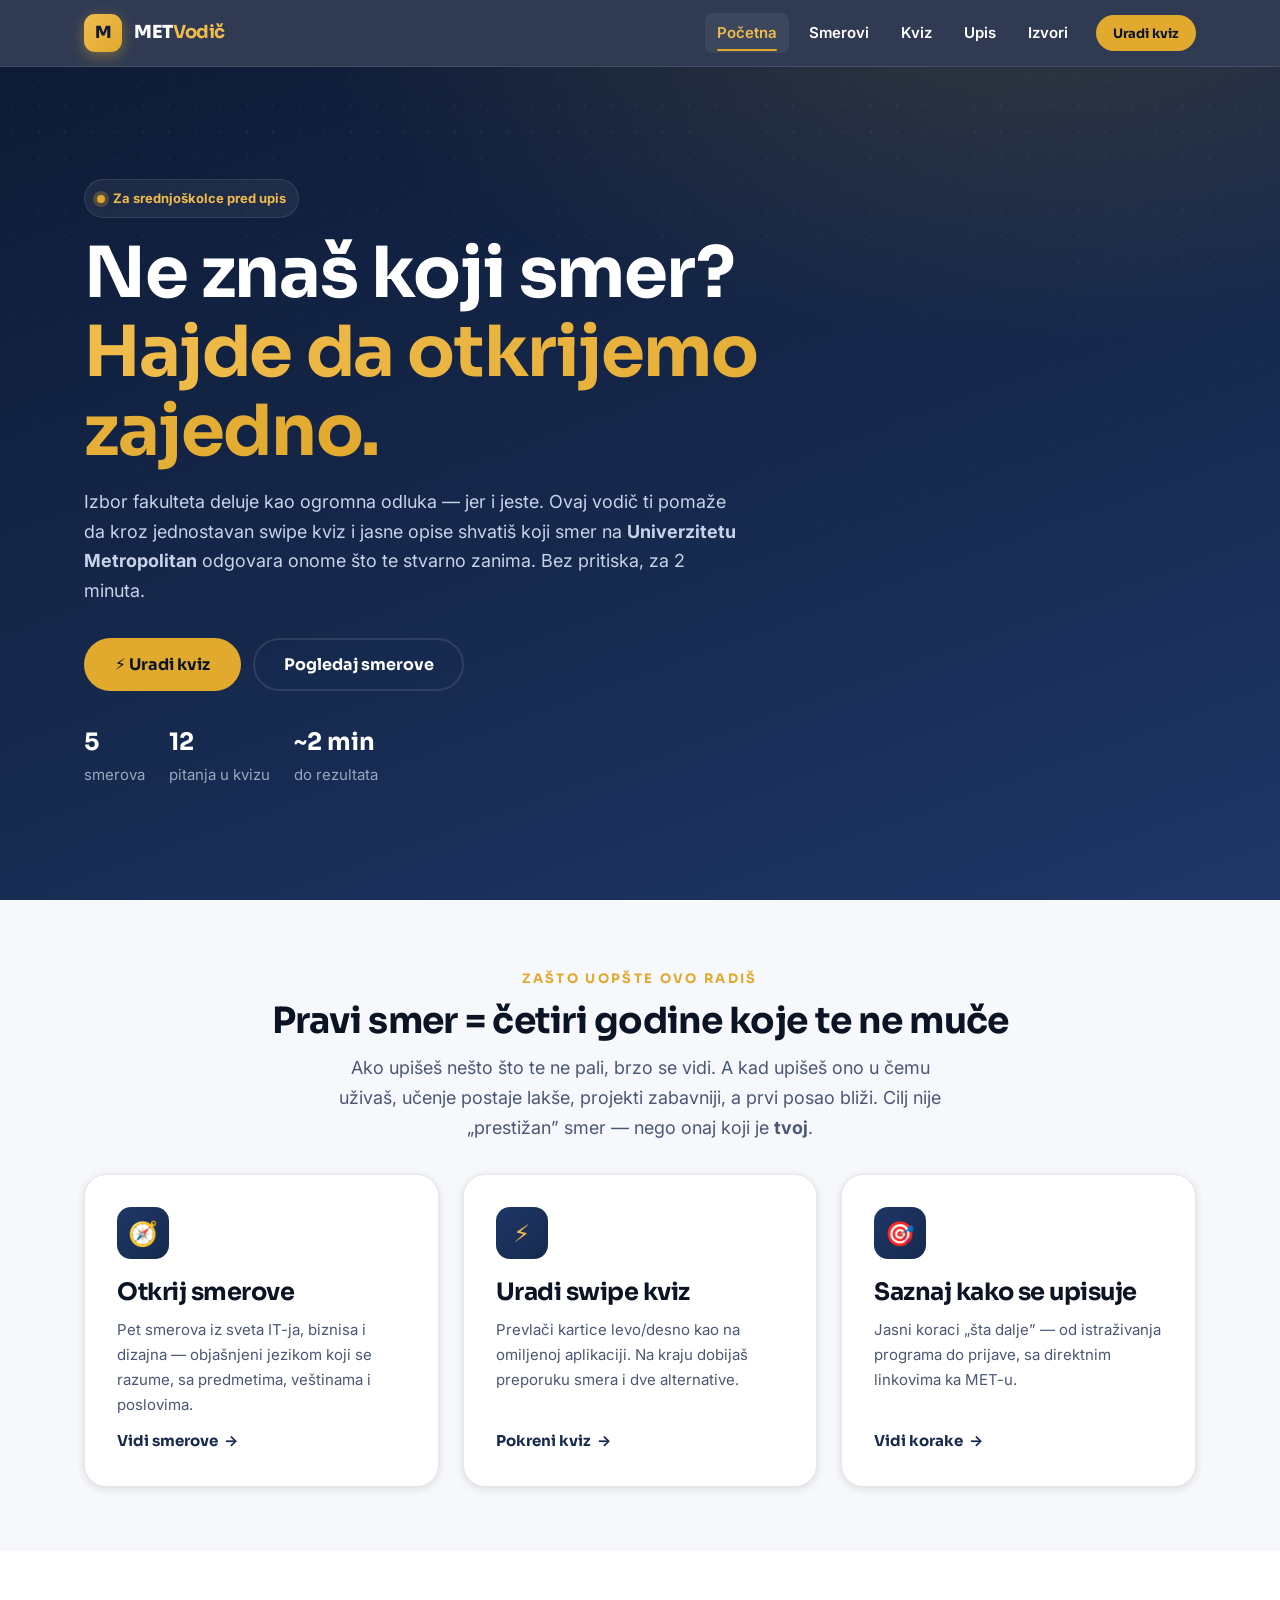
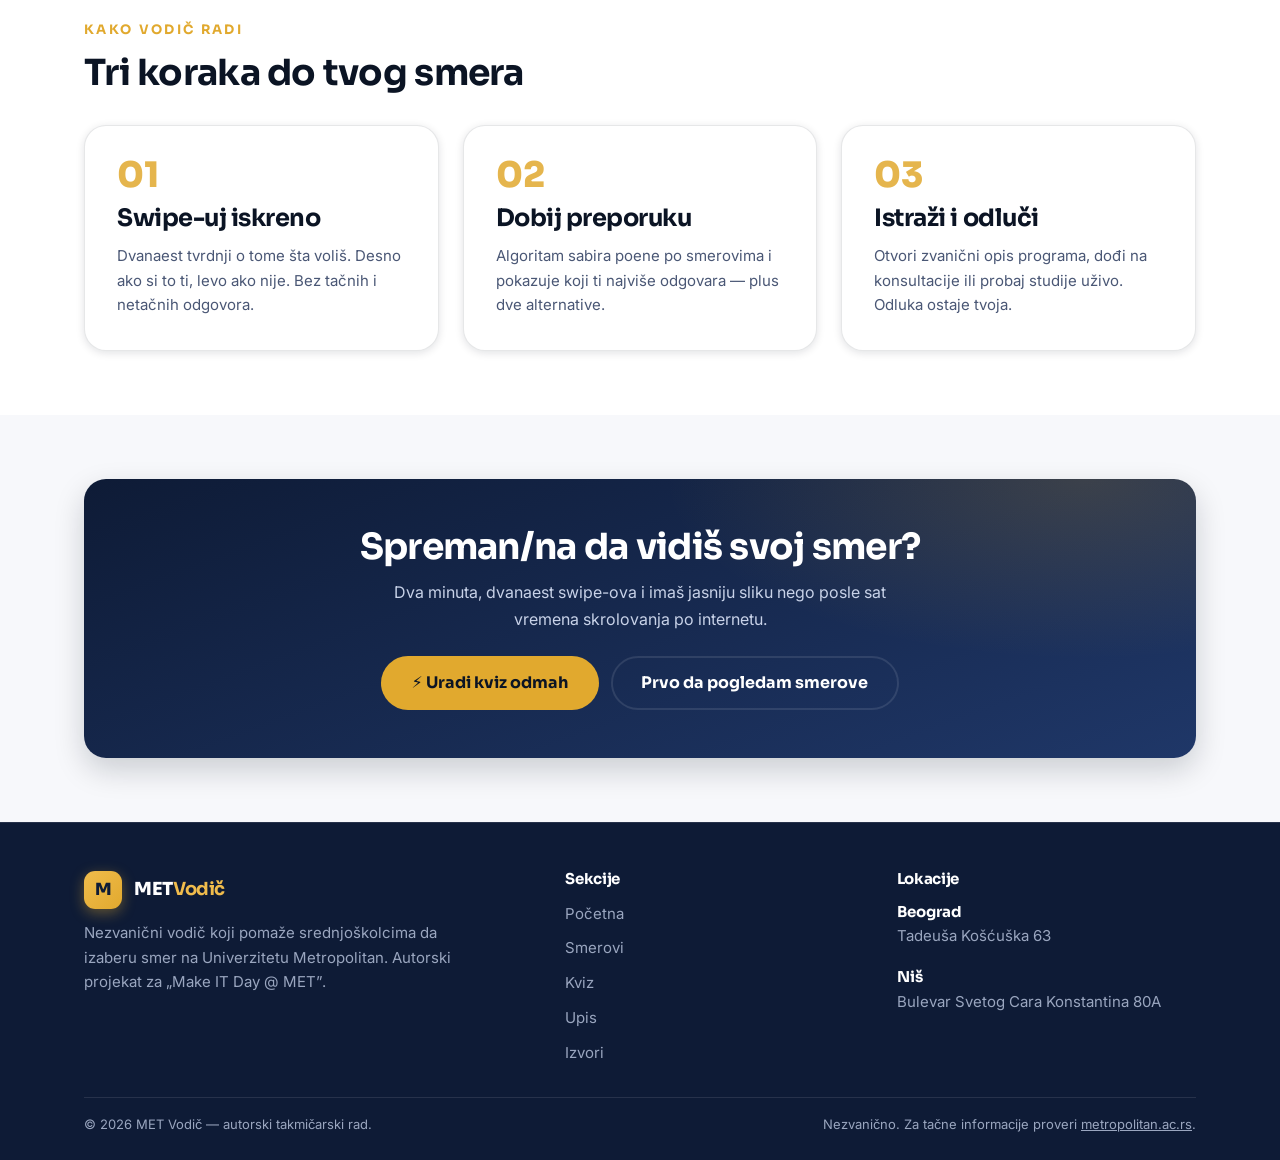
==== index.html @ e598448a "MET Vodič — statički sajt za izbor smera (kviz + preporuka prijatelju) Co-Authored-By: Claude Opus 4" ====
<!DOCTYPE html>
<html lang="sr">
<head>
  <meta charset="UTF-8" />
  <meta name="viewport" content="width=device-width, initial-scale=1.0" />
  <title>MET Vodič — Pronađi svoj smer na Univerzitetu Metropolitan</title>
  <meta name="description" content="Nisi siguran koji smer da upišeš? Uradi swipe kviz, uporedi smerove i shvati šta MET nudi — vodič za srednjoškolce pred upis." />
  <meta name="theme-color" content="#0E1B36" />

  <!-- Open Graph -->
  <meta property="og:type" content="website" />
  <meta property="og:title" content="MET Vodič — Pronađi svoj smer" />
  <meta property="og:description" content="Swipe kviz i vodič kroz smerove Univerziteta Metropolitan za srednjoškolce pred upis." />
  <meta property="og:locale" content="sr_RS" />

  <link rel="preconnect" href="https://fonts.googleapis.com" />
  <link rel="preconnect" href="https://fonts.gstatic.com" crossorigin />
  <link href="https://fonts.googleapis.com/css2?family=Sora:wght@600;700;800&family=Inter:wght@400;500;600;700&display=swap" rel="stylesheet" />
  <link rel="stylesheet" href="css/styles.css" />
</head>
<body>
  <a class="skip-link" href="#main">Preskoči na sadržaj</a>

  <!-- ===== Header / Nav ===== -->
  <header class="site-header">
    <div class="container">
      <nav class="nav" aria-label="Glavna navigacija">
        <a class="brand" href="index.html" aria-label="MET Vodič — početna">
          <span class="brand__mark" aria-hidden="true">M</span>
          <span class="brand__name">MET<b>Vodič</b></span>
        </a>
        <button class="nav__toggle" aria-label="Otvori meni" aria-expanded="false" aria-controls="nav-menu">
          <span aria-hidden="true"></span>
        </button>
        <ul class="nav__menu" id="nav-menu">
          <li><a class="nav__link" href="index.html" aria-current="page">Početna</a></li>
          <li><a class="nav__link" href="smerovi.html">Smerovi</a></li>
          <li><a class="nav__link" href="kviz.html">Kviz</a></li>
          <li><a class="nav__link" href="upis.html">Upis</a></li>
          <li><a class="nav__link" href="izvori.html">Izvori</a></li>
          <li><a class="btn btn--primary btn--sm nav__cta" href="kviz.html">Uradi kviz</a></li>
        </ul>
      </nav>
    </div>
  </header>

  <main id="main">
    <!-- ===== Hero ===== -->
    <section class="hero">
      <div class="container">
        <div class="hero__inner">
          <span class="hero__badge"><span class="dot" aria-hidden="true"></span> Za srednjoškolce pred upis</span>
          <h1>Ne znaš koji smer? <span class="accent">Hajde da otkrijemo zajedno.</span></h1>
          <p class="hero__sub">
            Izbor fakulteta deluje kao ogromna odluka — jer i jeste. Ovaj vodič ti pomaže da kroz
            jednostavan swipe kviz i jasne opise shvatiš koji smer na <strong>Univerzitetu Metropolitan</strong>
            odgovara onome što te stvarno zanima. Bez pritiska, za 2 minuta.
          </p>
          <div class="btn-row hero__cta">
            <a class="btn btn--primary btn--lg" href="kviz.html">⚡ Uradi kviz</a>
            <a class="btn btn--ghost btn--lg" href="smerovi.html">Pogledaj smerove</a>
          </div>
          <div class="hero__meta">
            <div><b>5</b> smerova</div>
            <div><b>12</b> pitanja u kvizu</div>
            <div><b>~2 min</b> do rezultata</div>
          </div>
        </div>
      </div>
    </section>

    <!-- ===== Zašto je izbor bitan ===== -->
    <section class="section section--paper">
      <div class="container">
        <div class="center">
          <span class="eyebrow">Zašto uopšte ovo radiš</span>
          <h2 class="section-title">Pravi smer = četiri godine koje te ne muče</h2>
          <p class="section-lead">
            Ako upišeš nešto što te ne pali, brzo se vidi. A kad upišeš ono u čemu uživaš,
            učenje postaje lakše, projekti zabavniji, a prvi posao bliži. Cilj nije „prestižan”
            smer — nego onaj koji je <strong>tvoj</strong>.
          </p>
        </div>

        <div class="grid grid--3 mt-6">
          <article class="card">
            <div class="card__icon" aria-hidden="true">🧭</div>
            <h3>Otkrij smerove</h3>
            <p>Pet smerova iz sveta IT-ja, biznisa i dizajna — objašnjeni jezikom koji se razume, sa predmetima, veštinama i poslovima.</p>
            <a class="card__link" href="smerovi.html">Vidi smerove</a>
          </article>
          <article class="card">
            <div class="card__icon" aria-hidden="true">⚡</div>
            <h3>Uradi swipe kviz</h3>
            <p>Prevlači kartice levo/desno kao na omiljenoj aplikaciji. Na kraju dobijaš preporuku smera i dve alternative.</p>
            <a class="card__link" href="kviz.html">Pokreni kviz</a>
          </article>
          <article class="card">
            <div class="card__icon" aria-hidden="true">🎯</div>
            <h3>Saznaj kako se upisuje</h3>
            <p>Jasni koraci „šta dalje” — od istraživanja programa do prijave, sa direktnim linkovima ka MET-u.</p>
            <a class="card__link" href="upis.html">Vidi korake</a>
          </article>
        </div>
      </div>
    </section>

    <!-- ===== Kako radi (3 koraka) ===== -->
    <section class="section section--white">
      <div class="container">
        <span class="eyebrow">Kako vodič radi</span>
        <h2 class="section-title">Tri koraka do tvog smera</h2>
        <div class="grid grid--3 mt-6">
          <article class="card numcard">
            <span class="numcard__num">01</span>
            <h3>Swipe-uj iskreno</h3>
            <p>Dvanaest tvrdnji o tome šta voliš. Desno ako si to ti, levo ako nije. Bez tačnih i netačnih odgovora.</p>
          </article>
          <article class="card numcard">
            <span class="numcard__num">02</span>
            <h3>Dobij preporuku</h3>
            <p>Algoritam sabira poene po smerovima i pokazuje koji ti najviše odgovara — plus dve alternative.</p>
          </article>
          <article class="card numcard">
            <span class="numcard__num">03</span>
            <h3>Istraži i odluči</h3>
            <p>Otvori zvanični opis programa, dođi na konsultacije ili probaj studije uživo. Odluka ostaje tvoja.</p>
          </article>
        </div>
      </div>
    </section>

    <!-- ===== CTA banner ===== -->
    <section class="section section--paper">
      <div class="container">
        <div class="cta-banner">
          <h2>Spreman/na da vidiš svoj smer?</h2>
          <p>Dva minuta, dvanaest swipe-ova i imaš jasniju sliku nego posle sat vremena skrolovanja po internetu.</p>
          <div class="btn-row btn-row--center">
            <a class="btn btn--primary btn--lg" href="kviz.html">⚡ Uradi kviz odmah</a>
            <a class="btn btn--ghost btn--lg" href="smerovi.html">Prvo da pogledam smerove</a>
          </div>
        </div>
      </div>
    </section>
  </main>

  <!-- ===== Footer ===== -->
  <footer class="site-footer">
    <div class="container">
      <div class="footer-grid">
        <div class="footer-brand">
          <a class="brand" href="index.html" aria-label="MET Vodič — početna">
            <span class="brand__mark" aria-hidden="true">M</span>
            <span class="brand__name">MET<b>Vodič</b></span>
          </a>
          <p>Nezvanični vodič koji pomaže srednjoškolcima da izaberu smer na Univerzitetu Metropolitan. Autorski projekat za „Make IT Day @ MET”.</p>
        </div>
        <div class="footer-col">
          <h4>Sekcije</h4>
          <ul>
            <li><a href="index.html">Početna</a></li>
            <li><a href="smerovi.html">Smerovi</a></li>
            <li><a href="kviz.html">Kviz</a></li>
            <li><a href="upis.html">Upis</a></li>
            <li><a href="izvori.html">Izvori</a></li>
          </ul>
        </div>
        <div class="footer-col">
          <h4>Lokacije</h4>
          <p class="footer-loc"><b>Beograd</b><br />Tadeuša Košćuška 63</p>
          <p class="footer-loc mt-4"><b>Niš</b><br />Bulevar Svetog Cara Konstantina 80A</p>
        </div>
      </div>
      <div class="footer-bottom">
        <span>© 2026 MET Vodič — autorski takmičarski rad.</span>
        <span>Nezvanično. Za tačne informacije proveri <a href="https://www.metropolitan.ac.rs/" target="_blank" rel="noopener">metropolitan.ac.rs</a>.</span>
      </div>
    </div>
  </footer>

  <script src="js/main.js"></script>
</body>
</html>
---- css/styles.css ----
/* =====================================================================
   MET Vodič — zajednički stilovi za sve strane
   Vizuelni identitet: tamno teget + zlatna (u duhu Univerziteta Metropolitan)
   Autorski dizajn — ne koristi MET logo, fontove ni sadržaj.
   ===================================================================== */

/* ---------- 1. Dizajn-tokeni (CSS varijable) ---------- */
:root {
  /* Paleta */
  --navy-900: #0E1B36;
  --navy-800: #16294E;
  --navy-700: #1F3768;
  --gold-500: #E1A92E;
  --gold-400: #F0BC4C;
  --ink:      #0B1424;
  --paper:    #F7F8FB;
  --white:    #FFFFFF;
  --muted:    #9AA6BF;

  /* Izvedene boje */
  --line-dark:  rgba(255, 255, 255, 0.10);
  --line-light: rgba(11, 20, 36, 0.10);
  --green-ok:   #28C76F;
  --red-no:     #EA5455;

  /* Tipografska skala (fluid, clamp) */
  --fs-xs:   0.8125rem;
  --fs-sm:   0.9375rem;
  --fs-base: 1rem;
  --fs-md:   1.125rem;
  --fs-lg:   clamp(1.25rem, 1.05rem + 1vw, 1.5rem);
  --fs-xl:   clamp(1.6rem, 1.2rem + 2vw, 2.25rem);
  --fs-2xl:  clamp(2.1rem, 1.4rem + 3.4vw, 3.4rem);
  --fs-3xl:  clamp(2.6rem, 1.6rem + 4.6vw, 4.4rem);

  /* Spacing skala */
  --sp-1: 0.25rem;
  --sp-2: 0.5rem;
  --sp-3: 0.75rem;
  --sp-4: 1rem;
  --sp-5: 1.5rem;
  --sp-6: 2rem;
  --sp-7: 3rem;
  --sp-8: 4rem;
  --sp-9: 6rem;

  /* Radijus / senke / širine */
  --radius-sm: 8px;
  --radius:    14px;
  --radius-lg: 22px;
  --radius-pill: 999px;
  --shadow-sm: 0 2px 8px rgba(8, 15, 30, 0.12);
  --shadow:    0 12px 30px rgba(8, 15, 30, 0.18);
  --shadow-lg: 0 24px 60px rgba(8, 15, 30, 0.32);
  --maxw: 1160px;

  /* Fontovi */
  --font-body: "Inter", system-ui, -apple-system, "Segoe UI", Roboto, sans-serif;
  --font-display: "Sora", "Inter", system-ui, sans-serif;

  /* Tranzicije */
  --t-fast: 0.15s ease;
  --t:      0.25s ease;
}

/* ---------- 2. Reset / osnova ---------- */
*, *::before, *::after { box-sizing: border-box; }

* { margin: 0; }

html { scroll-behavior: smooth; -webkit-text-size-adjust: 100%; }

body {
  font-family: var(--font-body);
  font-size: var(--fs-base);
  line-height: 1.65;
  color: var(--ink);
  background: var(--paper);
  -webkit-font-smoothing: antialiased;
  text-rendering: optimizeLegibility;
  min-height: 100vh;
  display: flex;
  flex-direction: column;
}

img, svg { max-width: 100%; display: block; }

h1, h2, h3, h4 {
  font-family: var(--font-display);
  line-height: 1.12;
  font-weight: 700;
  letter-spacing: -0.02em;
}

a { color: inherit; }

ul { list-style: none; padding: 0; }

:focus-visible {
  outline: 3px solid var(--gold-400);
  outline-offset: 2px;
  border-radius: 4px;
}

/* Preskoči na sadržaj — a11y */
.skip-link {
  position: absolute;
  left: -999px;
  top: 0;
  z-index: 200;
  background: var(--gold-500);
  color: var(--ink);
  padding: var(--sp-3) var(--sp-5);
  border-radius: 0 0 var(--radius) 0;
  font-weight: 700;
}
.skip-link:focus { left: 0; }

/* ---------- 3. Layout pomoćnici ---------- */
.container {
  width: 100%;
  max-width: var(--maxw);
  margin-inline: auto;
  padding-inline: var(--sp-5);
}

.section { padding-block: var(--sp-8); }
.section--tight { padding-block: var(--sp-7); }

.section--dark {
  background: var(--navy-800);
  color: var(--white);
}
.section--paper { background: var(--paper); color: var(--ink); }
.section--white { background: var(--white); color: var(--ink); }

.eyebrow {
  display: inline-block;
  font-family: var(--font-display);
  font-size: var(--fs-xs);
  letter-spacing: 0.18em;
  text-transform: uppercase;
  color: var(--gold-500);
  font-weight: 700;
  margin-bottom: var(--sp-3);
}
.section--dark .eyebrow { color: var(--gold-400); }

.section-title { font-size: var(--fs-xl); margin-bottom: var(--sp-3); }
.section-lead {
  font-size: var(--fs-md);
  color: var(--muted);
  max-width: 56ch;
}
.section--paper .section-lead,
.section--white .section-lead { color: #4a5775; }

.center { text-align: center; }
.center .section-lead { margin-inline: auto; }
.mt-4 { margin-top: var(--sp-4); }
.mt-6 { margin-top: var(--sp-6); }

/* ---------- 4. Dugmad ---------- */
.btn {
  --btn-bg: var(--gold-500);
  --btn-fg: var(--ink);
  display: inline-flex;
  align-items: center;
  justify-content: center;
  gap: var(--sp-2);
  font-family: var(--font-display);
  font-weight: 700;
  font-size: var(--fs-sm);
  line-height: 1;
  padding: 0.95em 1.5em;
  border-radius: var(--radius-pill);
  border: 2px solid transparent;
  background: var(--btn-bg);
  color: var(--btn-fg);
  cursor: pointer;
  text-decoration: none;
  transition: transform var(--t-fast), box-shadow var(--t), background var(--t), border-color var(--t), color var(--t);
  white-space: nowrap;
}
.btn:hover { transform: translateY(-2px); box-shadow: var(--shadow); }
.btn:active { transform: translateY(0); }

.btn--primary { --btn-bg: var(--gold-500); --btn-fg: var(--ink); }
.btn--primary:hover { background: var(--gold-400); }

.btn--ghost {
  background: transparent;
  color: var(--white);
  border-color: var(--line-dark);
}
.btn--ghost:hover { border-color: var(--gold-400); color: var(--gold-400); box-shadow: none; }

.btn--outline-ink {
  background: transparent;
  color: var(--ink);
  border-color: var(--line-light);
}
.btn--outline-ink:hover { border-color: var(--navy-700); color: var(--navy-800); box-shadow: none; }

.btn--sm { padding: 0.7em 1.15em; font-size: var(--fs-xs); }
.btn--lg { padding: 1.05em 1.8em; font-size: var(--fs-base); }
.btn--block { display: flex; width: 100%; }

.btn-row {
  display: flex;
  flex-wrap: wrap;
  gap: var(--sp-3);
}
.btn-row--center { justify-content: center; }

/* ---------- 5. Header / navigacija ---------- */
.site-header {
  position: sticky;
  top: 0;
  z-index: 100;
  background: rgba(14, 27, 54, 0.85);
  backdrop-filter: blur(10px);
  -webkit-backdrop-filter: blur(10px);
  border-bottom: 1px solid var(--line-dark);
  color: var(--white);
}
.nav {
  display: flex;
  align-items: center;
  justify-content: space-between;
  gap: var(--sp-4);
  min-height: 66px;
}
.brand {
  display: inline-flex;
  align-items: center;
  gap: var(--sp-3);
  text-decoration: none;
  color: var(--white);
  font-family: var(--font-display);
  font-weight: 800;
  font-size: var(--fs-md);
  letter-spacing: -0.02em;
}
.brand__mark {
  width: 38px;
  height: 38px;
  border-radius: 11px;
  background: linear-gradient(135deg, var(--gold-400), var(--gold-500));
  color: var(--navy-900);
  display: grid;
  place-items: center;
  font-weight: 900;
  font-size: 1.05rem;
  box-shadow: 0 4px 14px rgba(225, 169, 46, 0.4);
}
.brand__name b { color: var(--gold-400); }

.nav__toggle {
  display: none;
  background: transparent;
  border: 1px solid var(--line-dark);
  border-radius: var(--radius-sm);
  width: 44px;
  height: 44px;
  cursor: pointer;
  color: var(--white);
  padding: 0;
}
.nav__toggle span,
.nav__toggle span::before,
.nav__toggle span::after {
  content: "";
  display: block;
  width: 20px;
  height: 2px;
  background: currentColor;
  margin-inline: auto;
  transition: transform var(--t), opacity var(--t);
}
.nav__toggle span::before { transform: translateY(-6px); }
.nav__toggle span::after { transform: translateY(4px); }
.nav__toggle[aria-expanded="true"] span { background: transparent; }
.nav__toggle[aria-expanded="true"] span::before { transform: rotate(45deg); }
.nav__toggle[aria-expanded="true"] span::after { transform: rotate(-45deg) translateY(-1.5px); }

.nav__menu {
  display: flex;
  align-items: center;
  gap: var(--sp-2);
}
.nav__link {
  display: inline-block;
  text-decoration: none;
  color: var(--white);
  font-weight: 600;
  font-size: var(--fs-sm);
  padding: var(--sp-2) var(--sp-3);
  border-radius: var(--radius-sm);
  position: relative;
  transition: color var(--t), background var(--t);
}
.nav__link:hover { color: var(--gold-400); }
.nav__link[aria-current="page"] {
  color: var(--gold-400);
  background: rgba(255, 255, 255, 0.06);
}
.nav__link[aria-current="page"]::after {
  content: "";
  position: absolute;
  left: var(--sp-3);
  right: var(--sp-3);
  bottom: 2px;
  height: 2px;
  background: var(--gold-500);
  border-radius: 2px;
}
.nav__cta { margin-left: var(--sp-2); }

@media (max-width: 820px) {
  .nav__toggle { display: grid; place-items: center; }
  .nav__menu {
    position: absolute;
    left: 0;
    right: 0;
    top: 100%;
    flex-direction: column;
    align-items: stretch;
    gap: 0;
    background: var(--navy-900);
    border-bottom: 1px solid var(--line-dark);
    padding: var(--sp-3);
    box-shadow: var(--shadow-lg);
    display: none;
  }
  .nav__menu.is-open { display: flex; }
  .nav__link { padding: var(--sp-3) var(--sp-4); border-radius: var(--radius-sm); }
  .nav__link[aria-current="page"]::after { display: none; }
  .nav__cta { margin: var(--sp-2) 0 0; }
  .nav { position: relative; }
}

/* ---------- 6. Hero ---------- */
.hero {
  position: relative;
  overflow: hidden;
  background:
    radial-gradient(1200px 600px at 80% -10%, rgba(225,169,46,0.16), transparent 60%),
    linear-gradient(160deg, var(--navy-900) 0%, var(--navy-800) 55%, var(--navy-700) 100%);
  color: var(--white);
  padding-block: clamp(3.5rem, 2rem + 8vw, 7rem);
}
.hero::after {
  /* suptilna mreža/tačkice */
  content: "";
  position: absolute;
  inset: 0;
  background-image: radial-gradient(rgba(255,255,255,0.05) 1px, transparent 1px);
  background-size: 26px 26px;
  pointer-events: none;
  mask-image: linear-gradient(to bottom, black, transparent 75%);
}
.hero__inner { position: relative; z-index: 1; max-width: 760px; }
.hero__badge {
  display: inline-flex;
  align-items: center;
  gap: var(--sp-2);
  background: rgba(255, 255, 255, 0.06);
  border: 1px solid var(--line-dark);
  color: var(--gold-400);
  font-size: var(--fs-xs);
  font-weight: 700;
  padding: var(--sp-2) var(--sp-3);
  border-radius: var(--radius-pill);
  margin-bottom: var(--sp-4);
}
.hero__badge .dot {
  width: 8px; height: 8px; border-radius: 50%;
  background: var(--gold-500);
  box-shadow: 0 0 0 4px rgba(225,169,46,0.25);
}
.hero h1 {
  font-size: var(--fs-3xl);
  margin-bottom: var(--sp-4);
}
.hero h1 .accent {
  background: linear-gradient(120deg, var(--gold-400), var(--gold-500));
  -webkit-background-clip: text;
  background-clip: text;
  color: transparent;
}
.hero__sub {
  font-size: var(--fs-md);
  color: #c8d2e8;
  max-width: 60ch;
  margin-bottom: var(--sp-6);
}
.hero__cta { margin-bottom: var(--sp-6); }
.hero__meta {
  display: flex;
  flex-wrap: wrap;
  gap: var(--sp-5);
  color: var(--muted);
  font-size: var(--fs-sm);
}
.hero__meta b { color: var(--white); font-family: var(--font-display); font-size: var(--fs-lg); display: block; }

/* ---------- 7. Kartice / grid ---------- */
.grid {
  display: grid;
  gap: var(--sp-5);
}
.grid--2 { grid-template-columns: repeat(2, 1fr); }
.grid--3 { grid-template-columns: repeat(3, 1fr); }
.grid--4 { grid-template-columns: repeat(4, 1fr); }
.grid--auto { grid-template-columns: repeat(auto-fit, minmax(280px, 1fr)); }

@media (max-width: 920px) {
  .grid--3, .grid--4 { grid-template-columns: repeat(2, 1fr); }
}
@media (max-width: 620px) {
  .grid--2, .grid--3, .grid--4 { grid-template-columns: 1fr; }
}

.card {
  background: var(--white);
  border: 1px solid var(--line-light);
  border-radius: var(--radius-lg);
  padding: var(--sp-6);
  box-shadow: var(--shadow-sm);
  transition: transform var(--t), box-shadow var(--t), border-color var(--t);
  display: flex;
  flex-direction: column;
  gap: var(--sp-3);
}
.card:hover { transform: translateY(-4px); box-shadow: var(--shadow); border-color: rgba(225,169,46,0.5); }

.card__icon {
  width: 52px;
  height: 52px;
  border-radius: 14px;
  display: grid;
  place-items: center;
  background: linear-gradient(135deg, var(--navy-700), var(--navy-800));
  color: var(--gold-400);
  font-size: 1.5rem;
  margin-bottom: var(--sp-2);
}
.card h3 { font-size: var(--fs-lg); }
.card p { color: #4a5775; font-size: var(--fs-sm); }
.card .card__link {
  margin-top: auto;
  font-weight: 700;
  color: var(--navy-800);
  text-decoration: none;
  font-family: var(--font-display);
  font-size: var(--fs-sm);
  display: inline-flex;
  align-items: center;
  gap: 6px;
}
.card .card__link:hover { color: var(--gold-500); }
.card .card__link::after { content: "→"; transition: transform var(--t-fast); }
.card .card__link:hover::after { transform: translateX(4px); }

/* Numerisana kartica (koraci na početnoj) */
.numcard { position: relative; }
.numcard__num {
  font-family: var(--font-display);
  font-weight: 800;
  font-size: 2.2rem;
  color: var(--gold-500);
  opacity: 0.85;
  line-height: 1;
}

/* ---------- 8. Kartice smerova ---------- */
.program-card {
  background: var(--white);
  border: 1px solid var(--line-light);
  border-radius: var(--radius-lg);
  overflow: hidden;
  box-shadow: var(--shadow-sm);
  display: flex;
  flex-direction: column;
  transition: transform var(--t), box-shadow var(--t), border-color var(--t);
}
.program-card:hover { transform: translateY(-4px); box-shadow: var(--shadow); border-color: rgba(225,169,46,0.5); }
.program-card__top {
  background: linear-gradient(135deg, var(--navy-800), var(--navy-700));
  color: var(--white);
  padding: var(--sp-5);
  position: relative;
}
.program-card__tag {
  display: inline-block;
  font-family: var(--font-display);
  font-weight: 800;
  font-size: var(--fs-xs);
  letter-spacing: 0.1em;
  color: var(--navy-900);
  background: var(--gold-500);
  padding: 4px 10px;
  border-radius: var(--radius-pill);
  margin-bottom: var(--sp-3);
}
.program-card__top h3 { font-size: var(--fs-lg); margin-bottom: 4px; }
.program-card__faculty { color: var(--muted); font-size: var(--fs-xs); }
.program-card__body { padding: var(--sp-5); display: flex; flex-direction: column; gap: var(--sp-4); flex: 1; }
.program-card__who { font-size: var(--fs-sm); color: #4a5775; }
.program-card__who b { color: var(--ink); }

.tag-list { display: flex; flex-wrap: wrap; gap: var(--sp-2); }
.tag {
  font-size: var(--fs-xs);
  background: var(--paper);
  border: 1px solid var(--line-light);
  color: var(--navy-800);
  padding: 4px 10px;
  border-radius: var(--radius-pill);
  font-weight: 600;
}

.spec-block h4 {
  font-size: var(--fs-xs);
  text-transform: uppercase;
  letter-spacing: 0.1em;
  color: var(--muted);
  margin-bottom: var(--sp-2);
  font-family: var(--font-display);
}
.spec-block ul { display: flex; flex-direction: column; gap: 4px; }
.spec-block li { font-size: var(--fs-sm); padding-left: 18px; position: relative; color: #34405c; }
.spec-block li::before { content: "▸"; color: var(--gold-500); position: absolute; left: 0; }
.program-card__foot { padding: 0 var(--sp-5) var(--sp-5); margin-top: auto; }

/* ---------- 9. Tabela poređenja ---------- */
.table-wrap {
  overflow-x: auto;
  border: 1px solid var(--line-light);
  border-radius: var(--radius-lg);
  box-shadow: var(--shadow-sm);
  background: var(--white);
  -webkit-overflow-scrolling: touch;
}
.compare {
  width: 100%;
  border-collapse: collapse;
  min-width: 720px;
  font-size: var(--fs-sm);
}
.compare caption { text-align: left; padding: var(--sp-4) var(--sp-5); color: var(--muted); font-size: var(--fs-xs); }
.compare th, .compare td {
  text-align: left;
  padding: var(--sp-4) var(--sp-5);
  border-bottom: 1px solid var(--line-light);
  vertical-align: top;
}
.compare thead th {
  background: var(--navy-800);
  color: var(--white);
  font-family: var(--font-display);
  font-size: var(--fs-xs);
  text-transform: uppercase;
  letter-spacing: 0.08em;
  position: sticky;
  top: 0;
}
.compare tbody tr:nth-child(even) { background: var(--paper); }
.compare tbody tr:hover { background: rgba(225,169,46,0.08); }
.compare td:first-child { font-weight: 700; color: var(--navy-800); font-family: var(--font-display); }

/* ---------- 10. Timeline (upis) ---------- */
.timeline { position: relative; display: grid; gap: var(--sp-5); }
.timeline::before {
  content: "";
  position: absolute;
  left: 23px;
  top: 8px;
  bottom: 8px;
  width: 2px;
  background: linear-gradient(var(--gold-500), var(--navy-700));
}
.tl-step {
  position: relative;
  padding-left: 68px;
}
.tl-step__num {
  position: absolute;
  left: 0;
  top: 0;
  width: 48px;
  height: 48px;
  border-radius: 50%;
  background: var(--navy-800);
  color: var(--gold-400);
  border: 2px solid var(--gold-500);
  display: grid;
  place-items: center;
  font-family: var(--font-display);
  font-weight: 800;
  font-size: var(--fs-md);
  z-index: 1;
}
.tl-step__card {
  background: var(--white);
  border: 1px solid var(--line-light);
  border-radius: var(--radius);
  padding: var(--sp-5);
  box-shadow: var(--shadow-sm);
}
.tl-step__card h3 { font-size: var(--fs-md); margin-bottom: var(--sp-2); }
.tl-step__card p { color: #4a5775; font-size: var(--fs-sm); margin-bottom: var(--sp-3); }

/* ---------- 11. CTA banner ---------- */
.cta-banner {
  background:
    radial-gradient(700px 300px at 90% 0%, rgba(225,169,46,0.18), transparent 60%),
    linear-gradient(160deg, var(--navy-900), var(--navy-700));
  color: var(--white);
  border-radius: var(--radius-lg);
  padding: var(--sp-7);
  text-align: center;
  box-shadow: var(--shadow);
}
.cta-banner h2 { font-size: var(--fs-xl); margin-bottom: var(--sp-3); }
.cta-banner p { color: #c8d2e8; max-width: 52ch; margin: 0 auto var(--sp-5); }

/* ---------- 12. Note / alert ---------- */
.note {
  display: flex;
  gap: var(--sp-4);
  align-items: flex-start;
  background: rgba(225,169,46,0.10);
  border: 1px solid rgba(225,169,46,0.45);
  border-left: 5px solid var(--gold-500);
  border-radius: var(--radius);
  padding: var(--sp-5);
}
.note__icon { font-size: 1.5rem; line-height: 1; }
.note h3 { font-size: var(--fs-md); margin-bottom: 4px; }
.note p { font-size: var(--fs-sm); color: #4a5775; }

/* Lista izvora */
.source-list { display: grid; gap: var(--sp-3); }
.source-item {
  display: flex;
  flex-wrap: wrap;
  align-items: baseline;
  gap: var(--sp-3);
  background: var(--white);
  border: 1px solid var(--line-light);
  border-radius: var(--radius);
  padding: var(--sp-4) var(--sp-5);
  box-shadow: var(--shadow-sm);
  transition: border-color var(--t), transform var(--t);
}
.source-item:hover { border-color: rgba(225,169,46,0.5); transform: translateX(4px); }
.source-item__label { font-family: var(--font-display); font-weight: 700; color: var(--navy-800); }
.source-item a { color: var(--navy-700); word-break: break-all; font-size: var(--fs-sm); }
.source-item a:hover { color: var(--gold-500); }

/* =====================================================================
   13. KVIZ — swipe špil
   ===================================================================== */
.quiz {
  background:
    radial-gradient(900px 500px at 50% -10%, rgba(225,169,46,0.14), transparent 60%),
    linear-gradient(160deg, var(--navy-900), var(--navy-800));
  color: var(--white);
  flex: 1;
}
.quiz__head { text-align: center; margin-bottom: var(--sp-6); }
.quiz__head h1 { font-size: var(--fs-2xl); margin-bottom: var(--sp-3); }
.quiz__head p { color: #c8d2e8; max-width: 54ch; margin-inline: auto; }

/* Progres */
.progress {
  max-width: 460px;
  margin: 0 auto var(--sp-5);
}
.progress__meta {
  display: flex;
  justify-content: space-between;
  font-size: var(--fs-sm);
  color: var(--muted);
  margin-bottom: var(--sp-2);
  font-family: var(--font-display);
  font-weight: 600;
}
.progress__bar {
  height: 8px;
  background: rgba(255,255,255,0.12);
  border-radius: var(--radius-pill);
  overflow: hidden;
}
.progress__fill {
  height: 100%;
  width: 0%;
  background: linear-gradient(90deg, var(--gold-500), var(--gold-400));
  border-radius: var(--radius-pill);
  transition: width 0.35s ease;
}

/* Špil */
.deck {
  position: relative;
  width: min(360px, 88vw);
  height: 460px;
  margin: 0 auto;
  touch-action: pan-y;
}

.swipe-card {
  position: absolute;
  inset: 0;
  background: linear-gradient(165deg, var(--white), #eef1f7);
  color: var(--ink);
  border-radius: var(--radius-lg);
  box-shadow: var(--shadow-lg);
  padding: var(--sp-6);
  display: flex;
  flex-direction: column;
  user-select: none;
  -webkit-user-select: none;
  cursor: grab;
  will-change: transform;
  transform-origin: center bottom;
  overflow: hidden;
}
.swipe-card.is-dragging { cursor: grabbing; transition: none; }
.swipe-card__index {
  font-family: var(--font-display);
  font-weight: 800;
  color: var(--gold-500);
  font-size: var(--fs-sm);
  letter-spacing: 0.08em;
}
.swipe-card__emoji {
  font-size: 3.4rem;
  margin: var(--sp-4) 0 var(--sp-5);
}
.swipe-card__text {
  font-family: var(--font-display);
  font-size: var(--fs-lg);
  font-weight: 700;
  line-height: 1.25;
  color: var(--navy-900);
}
.swipe-card__hint {
  margin-top: auto;
  font-size: var(--fs-xs);
  color: #7986a3;
  display: flex;
  justify-content: space-between;
  gap: var(--sp-3);
  padding-top: var(--sp-4);
  border-top: 1px solid var(--line-light);
}
.swipe-card__hint span { display: inline-flex; align-items: center; gap: 6px; }

/* Overlay oznake tokom vučenja */
.swipe-card__stamp {
  position: absolute;
  top: 26px;
  font-family: var(--font-display);
  font-weight: 900;
  font-size: 1.5rem;
  letter-spacing: 0.06em;
  padding: 8px 16px;
  border-radius: 12px;
  border: 4px solid currentColor;
  opacity: 0;
  transition: opacity var(--t-fast);
  pointer-events: none;
}
.swipe-card__stamp--yes {
  left: 22px;
  color: var(--green-ok);
  transform: rotate(-14deg);
}
.swipe-card__stamp--no {
  right: 22px;
  color: var(--red-no);
  transform: rotate(14deg);
}

/* Dugmad ispod špila */
.deck-controls {
  display: flex;
  align-items: center;
  justify-content: center;
  gap: var(--sp-5);
  margin-top: var(--sp-6);
}
.swipe-btn {
  width: 68px;
  height: 68px;
  border-radius: 50%;
  border: 3px solid;
  background: var(--white);
  font-size: 1.7rem;
  cursor: pointer;
  display: grid;
  place-items: center;
  transition: transform var(--t-fast), box-shadow var(--t), background var(--t), color var(--t);
  box-shadow: var(--shadow);
  line-height: 1;
}
.swipe-btn:hover { transform: translateY(-3px) scale(1.05); }
.swipe-btn:active { transform: scale(0.95); }
.swipe-btn--no { color: var(--red-no); border-color: var(--red-no); }
.swipe-btn--no:hover { background: var(--red-no); color: var(--white); }
.swipe-btn--yes { color: var(--gold-500); border-color: var(--gold-500); }
.swipe-btn--yes:hover { background: var(--gold-500); color: var(--navy-900); }
.deck-controls__kbd {
  position: absolute;
  margin-top: 110px;
  font-size: var(--fs-xs);
  color: var(--muted);
}

/* Rezultat */
.result { max-width: 760px; margin-inline: auto; }
.result[hidden] { display: none; }
.result__head { text-align: center; margin-bottom: var(--sp-6); }
.result__head h2 { font-size: var(--fs-2xl); }
.result__head p { color: #c8d2e8; }

.result-main {
  background: linear-gradient(135deg, var(--white), #eef1f7);
  color: var(--ink);
  border-radius: var(--radius-lg);
  padding: var(--sp-7);
  text-align: center;
  box-shadow: var(--shadow-lg);
  border-top: 5px solid var(--gold-500);
}
.result-main__badge {
  display: inline-block;
  font-family: var(--font-display);
  font-weight: 800;
  font-size: var(--fs-xs);
  letter-spacing: 0.12em;
  text-transform: uppercase;
  color: var(--navy-900);
  background: var(--gold-500);
  padding: 5px 14px;
  border-radius: var(--radius-pill);
  margin-bottom: var(--sp-4);
}
.result-main__emoji { font-size: 3.2rem; margin-bottom: var(--sp-3); }
.result-main h3 { font-size: var(--fs-xl); color: var(--navy-900); margin-bottom: var(--sp-2); }
.result-main__faculty { color: var(--muted); font-size: var(--fs-sm); margin-bottom: var(--sp-3); }
.result-main p { color: #4a5775; max-width: 50ch; margin: 0 auto var(--sp-5); }
.result-main__score {
  font-size: var(--fs-xs);
  color: var(--muted);
  margin-bottom: var(--sp-4);
  font-family: var(--font-display);
}

.result-alts { margin-top: var(--sp-6); }
.result-alts h4 {
  text-align: center;
  color: var(--gold-400);
  font-size: var(--fs-sm);
  text-transform: uppercase;
  letter-spacing: 0.1em;
  margin-bottom: var(--sp-4);
}
.alt-grid { display: grid; gap: var(--sp-4); grid-template-columns: 1fr 1fr; }
@media (max-width: 560px) { .alt-grid { grid-template-columns: 1fr; } }
.alt-card {
  background: var(--navy-700);
  border: 1px solid var(--line-dark);
  border-radius: var(--radius);
  padding: var(--sp-5);
}
.alt-card h5 { font-family: var(--font-display); font-size: var(--fs-md); color: var(--white); margin-bottom: 4px; }
.alt-card span { font-size: var(--fs-xs); color: var(--muted); }
.alt-card a { display: inline-block; margin-top: var(--sp-3); color: var(--gold-400); font-weight: 700; font-size: var(--fs-sm); text-decoration: none; }
.alt-card a:hover { color: var(--gold-400); text-decoration: underline; }

/* Preporuči prijatelju */
.share {
  margin-top: var(--sp-6);
  text-align: center;
  background: var(--navy-700);
  border: 1px solid var(--line-dark);
  border-radius: var(--radius-lg);
  padding: var(--sp-6);
}
.share__icon { font-size: 2.4rem; margin-bottom: var(--sp-2); }
.share h4 { color: var(--white); font-size: var(--fs-md); margin-bottom: var(--sp-2); }
.share p { color: #c8d2e8; font-size: var(--fs-sm); max-width: 46ch; margin: 0 auto var(--sp-4); }
.share .btn-row { margin-bottom: var(--sp-2); }
.share__status {
  min-height: 1.2em;
  color: var(--gold-400);
  font-size: var(--fs-sm);
  font-weight: 600;
  margin: var(--sp-2) auto 0;
}

.result__actions { text-align: center; margin-top: var(--sp-6); }

/* Sakrij špil kad gotovo */
.deck-area[hidden] { display: none; }

/* ---------- 14. Footer ---------- */
.site-footer {
  background: var(--navy-900);
  color: var(--muted);
  margin-top: auto;
  padding-block: var(--sp-7) var(--sp-5);
  border-top: 1px solid var(--line-dark);
}
.footer-grid {
  display: grid;
  grid-template-columns: 1.5fr 1fr 1fr;
  gap: var(--sp-6);
  margin-bottom: var(--sp-6);
}
@media (max-width: 760px) { .footer-grid { grid-template-columns: 1fr; gap: var(--sp-5); } }
.footer-brand { display: flex; flex-direction: column; gap: var(--sp-3); }
.footer-brand p { font-size: var(--fs-sm); max-width: 42ch; }
.footer-col h4 {
  color: var(--white);
  font-size: var(--fs-sm);
  margin-bottom: var(--sp-3);
  font-family: var(--font-display);
}
.footer-col ul { display: flex; flex-direction: column; gap: var(--sp-2); }
.footer-col a { color: var(--muted); text-decoration: none; font-size: var(--fs-sm); transition: color var(--t); }
.footer-col a:hover { color: var(--gold-400); }
.footer-loc { font-size: var(--fs-sm); }
.footer-loc b { color: var(--white); font-family: var(--font-display); }
.footer-bottom {
  border-top: 1px solid var(--line-dark);
  padding-top: var(--sp-4);
  display: flex;
  flex-wrap: wrap;
  gap: var(--sp-3);
  justify-content: space-between;
  font-size: var(--fs-xs);
}

/* ---------- 15. Razno ---------- */
.disclaimer-strip {
  background: var(--navy-700);
  color: #c8d2e8;
  font-size: var(--fs-xs);
  text-align: center;
  padding: var(--sp-2) var(--sp-4);
}
.disclaimer-strip a { color: var(--gold-400); }

[hidden] { display: none !important; }

@media (prefers-reduced-motion: reduce) {
  *, *::before, *::after {
    animation-duration: 0.001ms !important;
    transition-duration: 0.001ms !important;
    scroll-behavior: auto !important;
  }
}

/* Fade-in on load (lagano) */
.reveal { opacity: 0; transform: translateY(16px); transition: opacity 0.6s ease, transform 0.6s ease; }
.reveal.is-visible { opacity: 1; transform: none; }
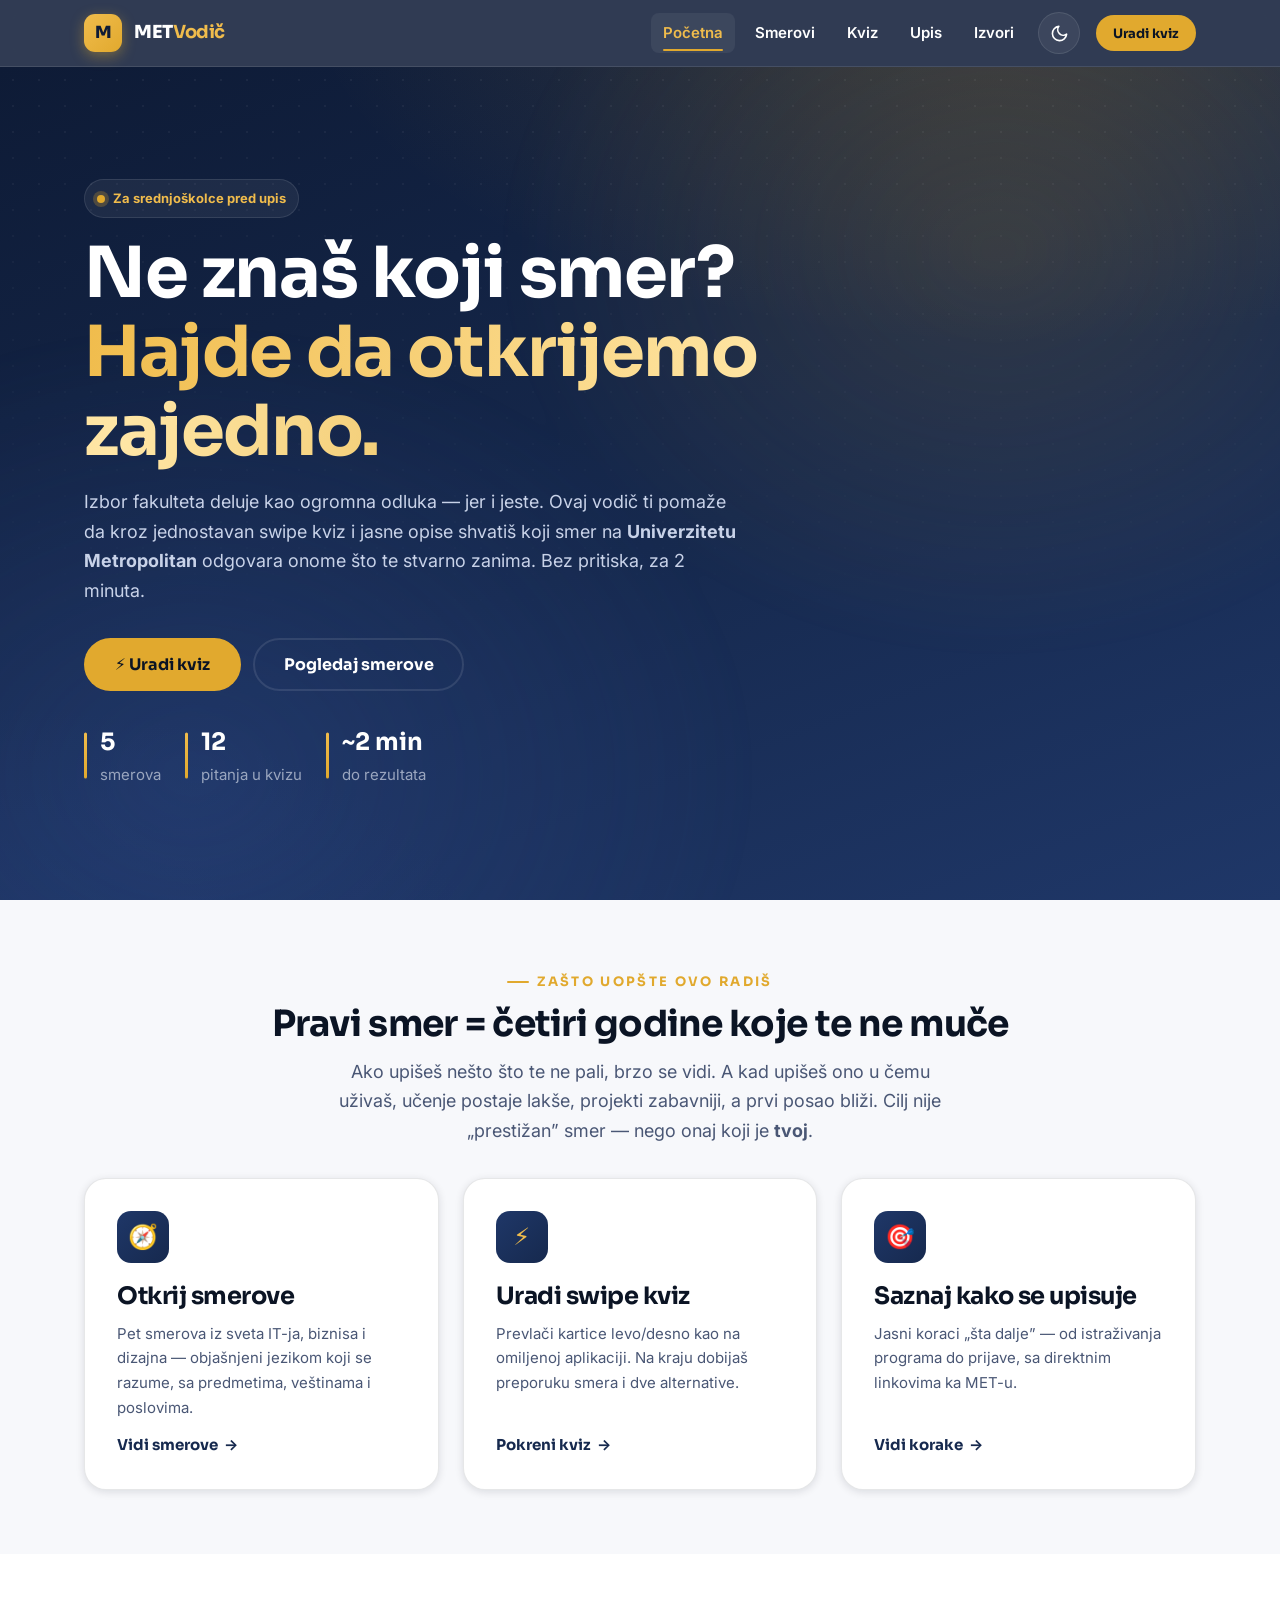
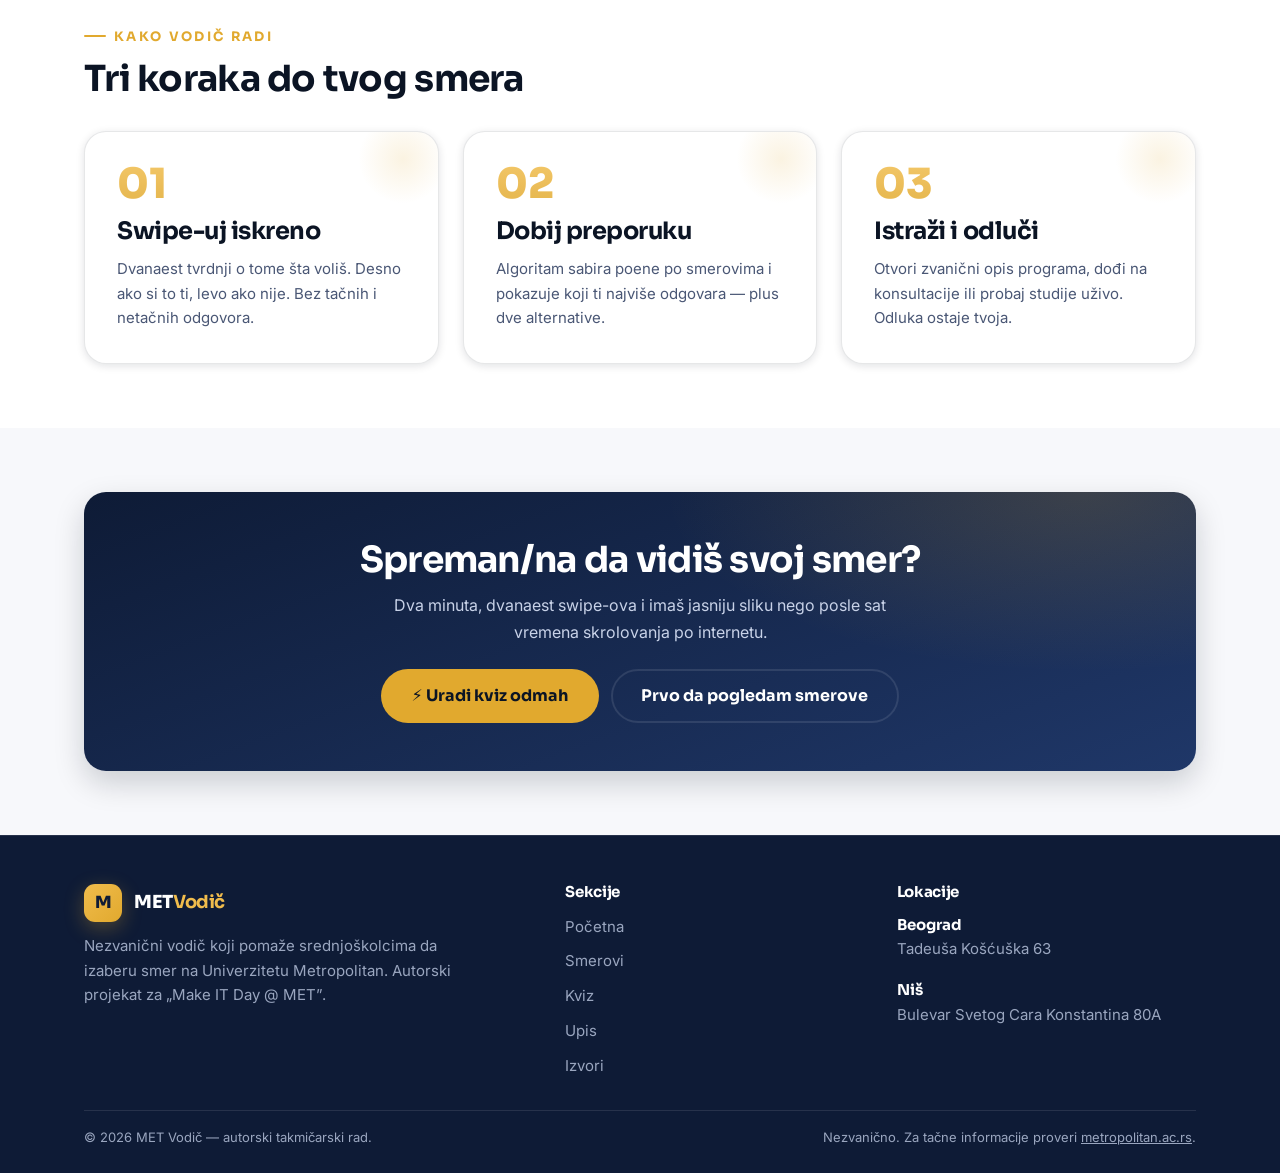
==== commit 3a7fba1d: "dssd" ====
--- a/index.html
+++ b/index.html
@@ -17,6 +17,7 @@
   <link rel="preconnect" href="https://fonts.gstatic.com" crossorigin />
   <link href="https://fonts.googleapis.com/css2?family=Sora:wght@600;700;800&family=Inter:wght@400;500;600;700&display=swap" rel="stylesheet" />
   <link rel="stylesheet" href="css/styles.css" />
+  <link rel="stylesheet" href="css/enhance.css" />
 </head>
 <body>
   <a class="skip-link" href="#main">Preskoči na sadržaj</a>
@@ -180,5 +181,6 @@
   </footer>
 
   <script src="js/main.js"></script>
+  <script src="js/enhance.js"></script>
 </body>
 </html>
--- a/css/enhance.css
+++ b/css/enhance.css
@@ -0,0 +1,424 @@
+/* =====================================================================
+   enhance.css — sloj poliranja povrh styles.css
+   Cilj: elegancija, suptilne animacije, dubina, light/dark tema.
+   Učitava se POSLE styles.css.
+   ===================================================================== */
+
+/* ---------- 0. Dodatni tokeni ---------- */
+:root {
+  --ease-out: cubic-bezier(0.22, 1, 0.36, 1);
+  --ease-spring: cubic-bezier(0.34, 1.56, 0.64, 1);
+  --glow-gold: 0 0 0 1px rgba(225,169,46,0.35), 0 18px 40px -12px rgba(225,169,46,0.45);
+  --surface-2: var(--white);
+  --text-soft: #4a5775;
+  --text-softer: #34405c;
+  --hairline: var(--line-light);
+}
+
+/* Globalno glatkiji prelaz tema */
+html { color-scheme: light; }
+body,
+.section--paper, .section--white, .card, .program-card,
+.tl-step__card, .source-item, .table-wrap, .compare,
+.note, .swipe-card, .result-main {
+  transition: background-color 0.4s var(--ease-out), color 0.4s var(--ease-out),
+              border-color 0.4s var(--ease-out);
+}
+
+/* =====================================================================
+   1. TAMNA TEMA
+   ===================================================================== */
+:root[data-theme="dark"] {
+  color-scheme: dark;
+  --paper:  #0B1426;
+  --ink:    #EAF0FB;
+  --muted:  #8ea0c4;
+  --line-light: rgba(255,255,255,0.10);
+  --text-soft:  #aeb9d4;
+  --text-softer:#c2cbe2;
+  --surface-2:  #1a2a4d;
+  --shadow-sm: 0 2px 10px rgba(0,0,0,0.40);
+  --shadow:    0 14px 34px rgba(0,0,0,0.50);
+  --shadow-lg: 0 26px 64px rgba(0,0,0,0.62);
+}
+
+/* Gold dugmad moraju zadržati tamni tekst i u tamnoj temi */
+:root[data-theme="dark"] .btn--primary { color: var(--navy-900); }
+
+:root[data-theme="dark"] body { background: var(--paper); color: var(--ink); }
+:root[data-theme="dark"] .section--paper { background: #0B1426; }
+:root[data-theme="dark"] .section--white { background: #0E1830; }
+
+/* Tekstovi koji su u styles.css hard-kodirani na svetlu paletu */
+:root[data-theme="dark"] .card p,
+:root[data-theme="dark"] .program-card__who,
+:root[data-theme="dark"] .tl-step__card p,
+:root[data-theme="dark"] .note p { color: var(--text-soft); }
+:root[data-theme="dark"] .section--paper .section-lead,
+:root[data-theme="dark"] .section--white .section-lead { color: var(--text-soft); }
+:root[data-theme="dark"] .spec-block li { color: var(--text-softer); }
+:root[data-theme="dark"] .program-card__who b,
+:root[data-theme="dark"] .compare td:first-child,
+:root[data-theme="dark"] .card .card__link,
+:root[data-theme="dark"] .source-item__label { color: #d8e2f7; }
+:root[data-theme="dark"] .card .card__link:hover { color: var(--gold-400); }
+
+/* Površine u tamnoj temi (eksplicitne tamne pozadine — NE diramo --white) */
+:root[data-theme="dark"] .card,
+:root[data-theme="dark"] .program-card,
+:root[data-theme="dark"] .tl-step__card,
+:root[data-theme="dark"] .source-item,
+:root[data-theme="dark"] .table-wrap { background: #14213f; border-color: var(--line-light); }
+:root[data-theme="dark"] .tag { background: var(--surface-2); border-color: var(--line-light); color: #d8e2f7; }
+:root[data-theme="dark"] .compare tbody tr:nth-child(even) { background: rgba(255,255,255,0.03); }
+:root[data-theme="dark"] .compare th, :root[data-theme="dark"] .compare td { border-color: var(--line-light); }
+:root[data-theme="dark"] .btn--outline-ink { color: var(--ink); border-color: var(--line-light); }
+:root[data-theme="dark"] .btn--outline-ink:hover { color: var(--gold-400); border-color: var(--gold-400); }
+:root[data-theme="dark"] .swipe-card { background: linear-gradient(165deg, #1d2f54, #14213f); }
+:root[data-theme="dark"] .swipe-card__text { color: #eaf0fb; }
+:root[data-theme="dark"] .result-main { background: linear-gradient(135deg, #1d2f54, #14213f); }
+:root[data-theme="dark"] .result-main h3 { color: #fff; }
+
+/* =====================================================================
+   2. THEME TOGGLE dugme (ubacuje ga enhance.js u nav)
+   ===================================================================== */
+.theme-toggle {
+  --size: 42px;
+  width: var(--size);
+  height: var(--size);
+  border-radius: 50%;
+  border: 1px solid var(--line-dark);
+  background: rgba(255,255,255,0.06);
+  color: var(--white);
+  display: inline-grid;
+  place-items: center;
+  cursor: pointer;
+  padding: 0;
+  position: relative;
+  overflow: hidden;
+  transition: border-color var(--t), background var(--t), transform var(--t-fast);
+  flex: none;
+}
+.theme-toggle:hover { border-color: var(--gold-400); transform: translateY(-1px); }
+.theme-toggle svg { width: 19px; height: 19px; }
+.theme-toggle .icon-sun { display: none; }
+.theme-toggle .icon-moon { display: block; }
+:root[data-theme="dark"] .theme-toggle .icon-sun { display: block; }
+:root[data-theme="dark"] .theme-toggle .icon-moon { display: none; }
+.nav__menu .theme-toggle { margin-left: var(--sp-1); }
+@media (max-width: 820px) {
+  .nav__menu .theme-toggle { align-self: center; margin: var(--sp-3) auto 0; }
+}
+
+/* =====================================================================
+   3. HERO — živa, ali suptilna pozadina
+   ===================================================================== */
+.hero {
+  background:
+    radial-gradient(1200px 600px at 80% -10%, rgba(225,169,46,0.18), transparent 60%),
+    radial-gradient(900px 500px at 0% 110%, rgba(31,55,104,0.55), transparent 55%),
+    linear-gradient(160deg, var(--navy-900) 0%, var(--navy-800) 55%, var(--navy-700) 100%);
+}
+/* Spori "aurora" sjaj */
+.hero::before {
+  content: "";
+  position: absolute;
+  inset: -20%;
+  z-index: 0;
+  background:
+    radial-gradient(40% 50% at 70% 30%, rgba(225,169,46,0.14), transparent 70%),
+    radial-gradient(45% 55% at 25% 75%, rgba(80,120,220,0.18), transparent 70%);
+  filter: blur(10px);
+  animation: heroDrift 18s ease-in-out infinite alternate;
+  pointer-events: none;
+}
+@keyframes heroDrift {
+  0%   { transform: translate3d(0,0,0) scale(1); }
+  100% { transform: translate3d(3%, 2%, 0) scale(1.08); }
+}
+.hero__inner { position: relative; z-index: 2; }
+
+/* Hero ulazna animacija (stagger) — samo kad JS doda .anim-ready,
+   tako da je sadržaj UVEK vidljiv ako se animacije ne izvrše */
+body.anim-ready .hero__badge { animation: heroUp 0.7s var(--ease-out) both; }
+body.anim-ready .hero h1      { animation: heroUp 0.7s var(--ease-out) 0.08s both; }
+body.anim-ready .hero__sub    { animation: heroUp 0.7s var(--ease-out) 0.16s both; }
+body.anim-ready .hero__cta    { animation: heroUp 0.7s var(--ease-out) 0.24s both; }
+body.anim-ready .hero__meta   { animation: heroUp 0.7s var(--ease-out) 0.32s both; }
+@keyframes heroUp {
+  from { opacity: 0; transform: translateY(18px); }
+  to   { opacity: 1; transform: none; }
+}
+
+/* Animirani gradijent na akcentu naslova */
+.hero h1 .accent {
+  background: linear-gradient(100deg, var(--gold-400), #FFE6A6, var(--gold-500), var(--gold-400));
+  background-size: 220% 100%;
+  -webkit-background-clip: text;
+  background-clip: text;
+  color: transparent;
+  animation: shimmer 7s linear infinite;
+}
+@keyframes shimmer {
+  to { background-position: 220% 0; }
+}
+
+/* Badge dot — nežan puls */
+.hero__badge .dot { animation: dotPulse 2.4s ease-in-out infinite; }
+@keyframes dotPulse {
+  0%, 100% { box-shadow: 0 0 0 4px rgba(225,169,46,0.25); }
+  50%      { box-shadow: 0 0 0 7px rgba(225,169,46,0.08); }
+}
+
+/* Hero meta brojevi — naglašeni */
+.hero__meta > div { position: relative; padding-left: var(--sp-4); }
+.hero__meta > div::before {
+  content: "";
+  position: absolute; left: 0; top: 50%;
+  width: 3px; height: 70%;
+  transform: translateY(-50%);
+  background: linear-gradient(var(--gold-400), var(--gold-500));
+  border-radius: 2px;
+}
+
+/* =====================================================================
+   4. DUGMAD — sheen + finiji lift
+   ===================================================================== */
+.btn { position: relative; overflow: hidden; }
+.btn--primary::after {
+  content: "";
+  position: absolute;
+  top: 0; left: -120%;
+  width: 60%; height: 100%;
+  background: linear-gradient(100deg, transparent, rgba(255,255,255,0.55), transparent);
+  transform: skewX(-18deg);
+  transition: left 0.6s var(--ease-out);
+}
+.btn--primary:hover::after { left: 140%; }
+.btn--lg:hover { box-shadow: var(--glow-gold); }
+
+/* =====================================================================
+   5. KARTICE — dubina, akcent linija, ikona-glow
+   ===================================================================== */
+.card, .program-card { position: relative; }
+.card { isolation: isolate; }
+.card::before {
+  content: "";
+  position: absolute; inset: 0;
+  border-radius: inherit;
+  padding: 1px;
+  background: linear-gradient(160deg, rgba(225,169,46,0.0), rgba(225,169,46,0.0));
+  -webkit-mask: linear-gradient(#000 0 0) content-box, linear-gradient(#000 0 0);
+  -webkit-mask-composite: xor; mask-composite: exclude;
+  opacity: 0; transition: opacity var(--t), background var(--t);
+  pointer-events: none;
+}
+.card:hover::before {
+  opacity: 1;
+  background: linear-gradient(160deg, rgba(225,169,46,0.6), rgba(225,169,46,0.05) 60%);
+}
+.card:hover { box-shadow: 0 20px 44px -16px rgba(8,15,30,0.4); }
+.card__icon { transition: transform var(--t-spring, 0.4s) var(--ease-spring), box-shadow var(--t); }
+.card:hover .card__icon {
+  transform: translateY(-2px) rotate(-4deg) scale(1.06);
+  box-shadow: 0 10px 24px -8px rgba(225,169,46,0.5);
+}
+
+/* Numerisana kartica — veliki duh-broj */
+.numcard { overflow: hidden; }
+.numcard__num {
+  font-size: 2.6rem;
+  background: linear-gradient(180deg, var(--gold-400), var(--gold-500));
+  -webkit-background-clip: text; background-clip: text; color: transparent;
+}
+.numcard::after {
+  content: "";
+  position: absolute; right: -10px; top: -18px;
+  width: 90px; height: 90px;
+  background: radial-gradient(circle, rgba(225,169,46,0.14), transparent 70%);
+  pointer-events: none;
+}
+
+/* Program kartica — top sjaj */
+.program-card__top { overflow: hidden; }
+.program-card__top::after {
+  content: "";
+  position: absolute; inset: 0;
+  background: radial-gradient(120% 80% at 100% 0%, rgba(225,169,46,0.22), transparent 55%);
+  pointer-events: none;
+}
+.program-card:hover .program-card__tag { transform: translateY(-1px); }
+.program-card__tag { transition: transform var(--t-fast); }
+
+/* =====================================================================
+   6. SCROLL REVEAL — finiji + stagger
+   ===================================================================== */
+.reveal { opacity: 0; transform: translateY(22px); transition: opacity 0.7s var(--ease-out), transform 0.7s var(--ease-out); }
+.reveal.is-visible { opacity: 1; transform: none; }
+/* Stagger unutar gridova */
+.grid .reveal:nth-child(2) { transition-delay: 0.08s; }
+.grid .reveal:nth-child(3) { transition-delay: 0.16s; }
+.grid .reveal:nth-child(4) { transition-delay: 0.24s; }
+.grid .reveal:nth-child(5) { transition-delay: 0.32s; }
+.grid .reveal:nth-child(6) { transition-delay: 0.40s; }
+
+/* Eyebrow — mala linija ispred */
+.eyebrow { display: inline-flex; align-items: center; gap: 8px; }
+.eyebrow::before {
+  content: ""; width: 22px; height: 2px;
+  background: var(--gold-500); border-radius: 2px;
+}
+
+/* =====================================================================
+   7. KVIZ — bogatiji špil + rezultat
+   ===================================================================== */
+.quiz::after { /* suptilna tekstura tačkica preko kviza */
+  content: ""; position: absolute; inset: 0;
+  background-image: radial-gradient(rgba(255,255,255,0.05) 1px, transparent 1px);
+  background-size: 26px 26px;
+  mask-image: linear-gradient(to bottom, black, transparent 80%);
+  pointer-events: none;
+}
+.quiz .container { position: relative; z-index: 1; }
+
+.swipe-card { box-shadow: 0 30px 60px -20px rgba(0,0,0,0.55), 0 2px 0 rgba(255,255,255,0.6) inset; }
+.swipe-card__emoji {
+  display: inline-grid; place-items: center;
+  width: 84px; height: 84px; border-radius: 22px;
+  background: linear-gradient(150deg, rgba(225,169,46,0.16), rgba(31,55,104,0.10));
+  font-size: 2.6rem;
+}
+.swipe-card__stamp { backdrop-filter: blur(1px); }
+
+/* Dugmad špila — bolji glow */
+.swipe-btn--yes:hover { box-shadow: 0 12px 28px -8px rgba(225,169,46,0.6); }
+.swipe-btn--no:hover  { box-shadow: 0 12px 28px -8px rgba(234,84,85,0.5); }
+
+/* === Match barovi (novi prikaz rezultata) === */
+.match-list { display: grid; gap: var(--sp-4); margin-top: var(--sp-5); text-align: left; }
+.match-row { display: grid; gap: 6px; }
+.match-row__head {
+  display: flex; align-items: baseline; justify-content: space-between;
+  gap: var(--sp-3);
+}
+.match-row__name {
+  font-family: var(--font-display); font-weight: 700; font-size: var(--fs-sm);
+  color: var(--navy-800); display: inline-flex; align-items: center; gap: 8px;
+}
+:root[data-theme="dark"] .match-row__name { color: #e3ebfb; }
+.match-row__pct {
+  font-family: var(--font-display); font-weight: 800; font-size: var(--fs-sm);
+  color: var(--gold-500); font-variant-numeric: tabular-nums;
+}
+.match-track {
+  height: 12px; border-radius: var(--radius-pill);
+  background: rgba(11,20,36,0.08); overflow: hidden;
+}
+:root[data-theme="dark"] .match-track { background: rgba(255,255,255,0.10); }
+.match-fill {
+  height: 100%; width: 0;
+  border-radius: var(--radius-pill);
+  background: linear-gradient(90deg, var(--navy-700), var(--gold-500));
+  transition: width 1.1s var(--ease-out);
+  position: relative;
+}
+.match-row--top .match-fill {
+  background: linear-gradient(90deg, var(--gold-500), var(--gold-400));
+  box-shadow: 0 0 14px rgba(225,169,46,0.5);
+}
+.match-row--top .match-row__name::after {
+  content: "Najbolje poklapanje";
+  font-family: var(--font-body); font-weight: 700; font-size: 0.62rem;
+  letter-spacing: 0.06em; text-transform: uppercase;
+  color: var(--navy-900); background: var(--gold-500);
+  padding: 2px 8px; border-radius: var(--radius-pill);
+}
+
+/* Veliki krug poklapanja u result-main */
+.match-ring {
+  --val: 0;
+  width: 132px; height: 132px; border-radius: 50%;
+  margin: 0 auto var(--sp-4);
+  display: grid; place-items: center;
+  background:
+    radial-gradient(closest-side, var(--white) 75%, transparent 76% 100%),
+    conic-gradient(var(--gold-500) calc(var(--val) * 1%), rgba(11,20,36,0.10) 0);
+  position: relative;
+  transition: background 1s var(--ease-out);
+}
+:root[data-theme="dark"] .match-ring {
+  background:
+    radial-gradient(closest-side, #1d2f54 75%, transparent 76% 100%),
+    conic-gradient(var(--gold-500) calc(var(--val) * 1%), rgba(255,255,255,0.12) 0);
+}
+.match-ring__inner { text-align: center; }
+.match-ring__num {
+  font-family: var(--font-display); font-weight: 800;
+  font-size: 2rem; line-height: 1; color: var(--navy-900);
+}
+:root[data-theme="dark"] .match-ring__num { color: #fff; }
+.match-ring__lbl {
+  font-size: 0.62rem; letter-spacing: 0.12em; text-transform: uppercase;
+  color: var(--muted); font-weight: 700; margin-top: 3px;
+}
+
+/* Konfete na rezultatu */
+.confetti-piece {
+  position: fixed; top: -12px; width: 9px; height: 14px;
+  z-index: 999; pointer-events: none; border-radius: 2px;
+  animation: confettiFall linear forwards;
+}
+@keyframes confettiFall {
+  to { transform: translateY(105vh) rotate(540deg); opacity: 0.9; }
+}
+
+/* =====================================================================
+   8. TABELA — meki red hover, lepši header
+   ===================================================================== */
+.compare thead th { letter-spacing: 0.1em; }
+.compare tbody tr { transition: background var(--t-fast); }
+.compare td:first-child { position: relative; }
+
+/* =====================================================================
+   9. TIMELINE — animirana linija + pulsni broj
+   ===================================================================== */
+.tl-step__num { box-shadow: 0 0 0 6px rgba(225,169,46,0.10); transition: box-shadow var(--t), transform var(--t); }
+.tl-step:hover .tl-step__num { transform: scale(1.06); box-shadow: 0 0 0 9px rgba(225,169,46,0.16); }
+.tl-step__card { position: relative; transition: transform var(--t), box-shadow var(--t); }
+.tl-step:hover .tl-step__card { transform: translateX(4px); box-shadow: var(--shadow); }
+
+/* =====================================================================
+   10. SOURCE ITEM — accent dot
+   ===================================================================== */
+.source-item { position: relative; padding-left: var(--sp-6); }
+.source-item::before {
+  content: ""; position: absolute; left: var(--sp-4); top: 50%;
+  width: 8px; height: 8px; transform: translateY(-50%);
+  border-radius: 50%; background: var(--gold-500);
+  box-shadow: 0 0 0 4px rgba(225,169,46,0.15);
+}
+
+/* =====================================================================
+   11. SCROLL PROGRESS traka na vrhu
+   ===================================================================== */
+.scroll-progress {
+  position: fixed; top: 0; left: 0; height: 3px; width: 0%;
+  background: linear-gradient(90deg, var(--gold-500), var(--gold-400));
+  z-index: 300; transition: width 0.1s linear;
+  box-shadow: 0 0 10px rgba(225,169,46,0.6);
+}
+
+/* =====================================================================
+   12. Footer brand mark — nežan glow
+   ===================================================================== */
+.footer-brand .brand__mark { box-shadow: 0 6px 20px rgba(225,169,46,0.30); }
+.site-footer a { transition: color var(--t); }
+
+/* =====================================================================
+   13. Smanji efekte za reduce-motion
+   ===================================================================== */
+@media (prefers-reduced-motion: reduce) {
+  .hero::before, .hero h1 .accent, .hero__badge .dot { animation: none !important; }
+  .hero__badge, .hero h1, .hero__sub, .hero__cta, .hero__meta { animation: none !important; opacity: 1 !important; transform: none !important; }
+  .confetti-piece { display: none !important; }
+}
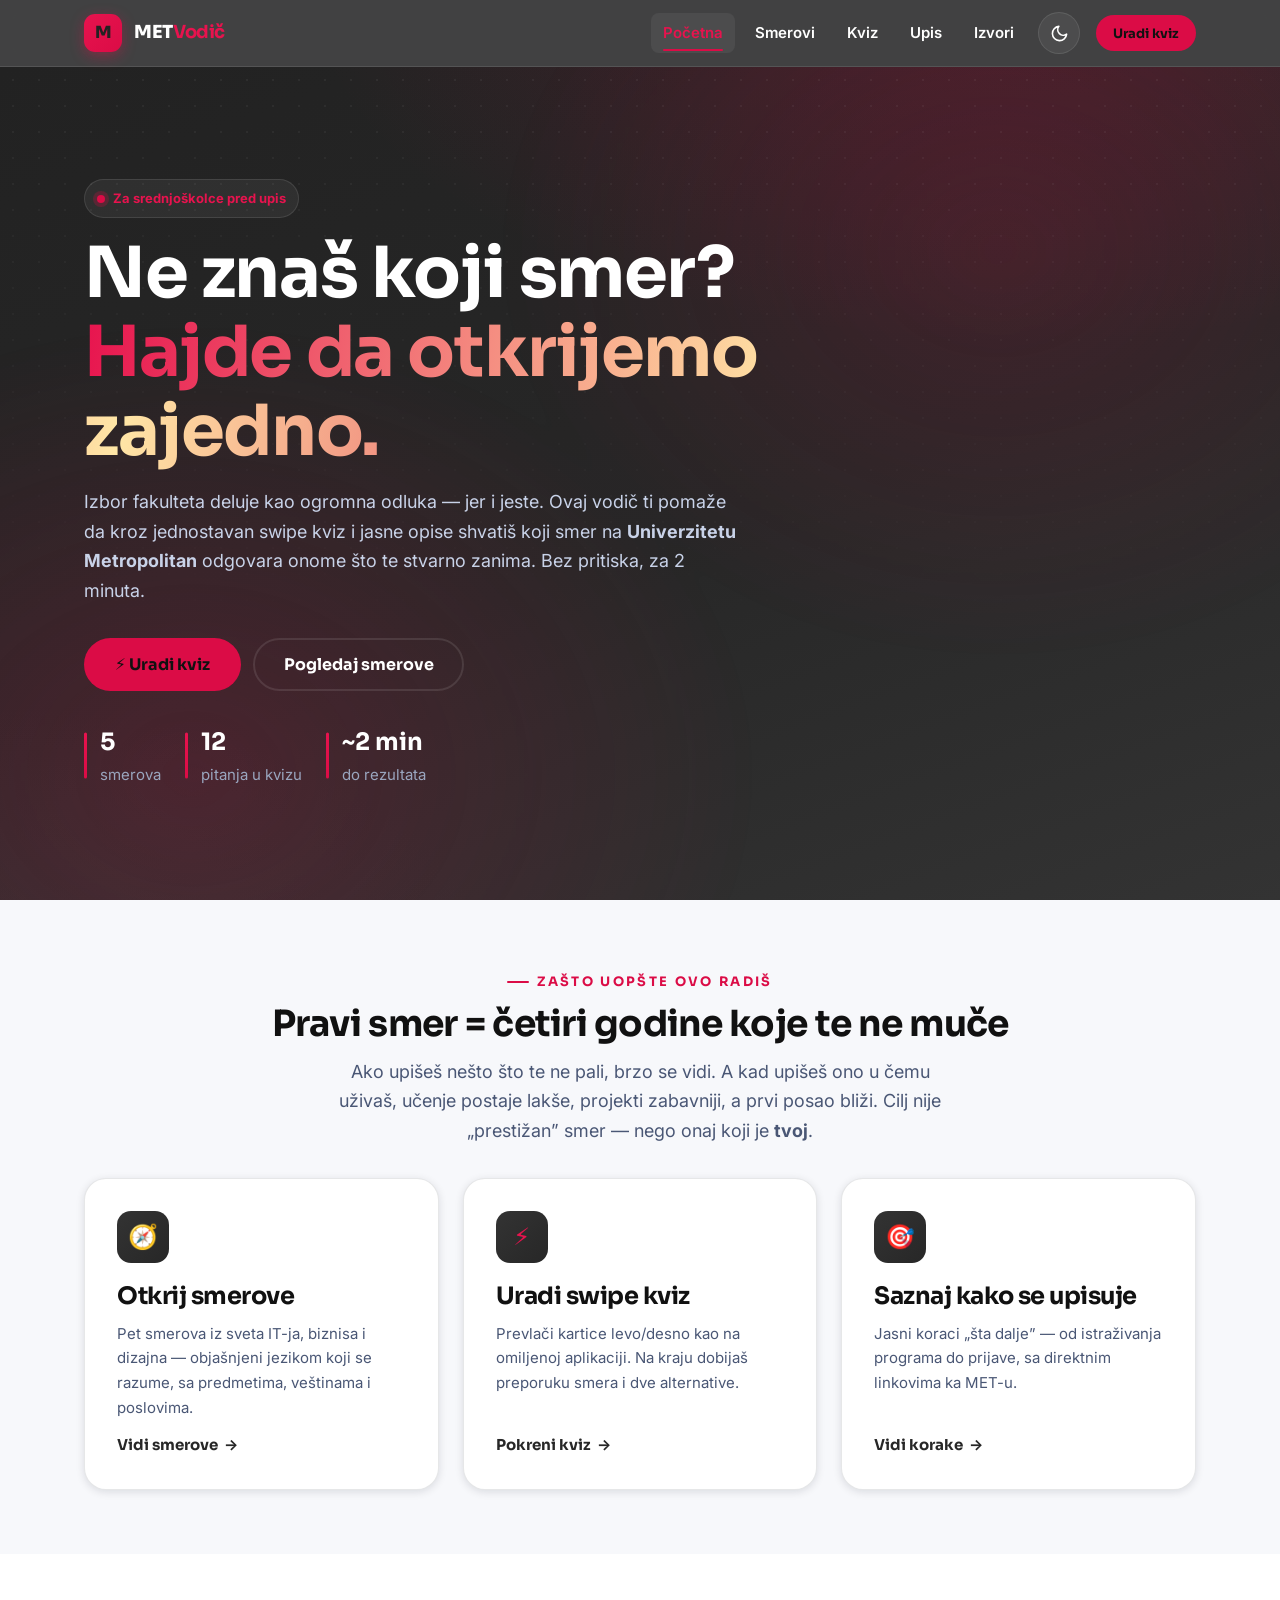
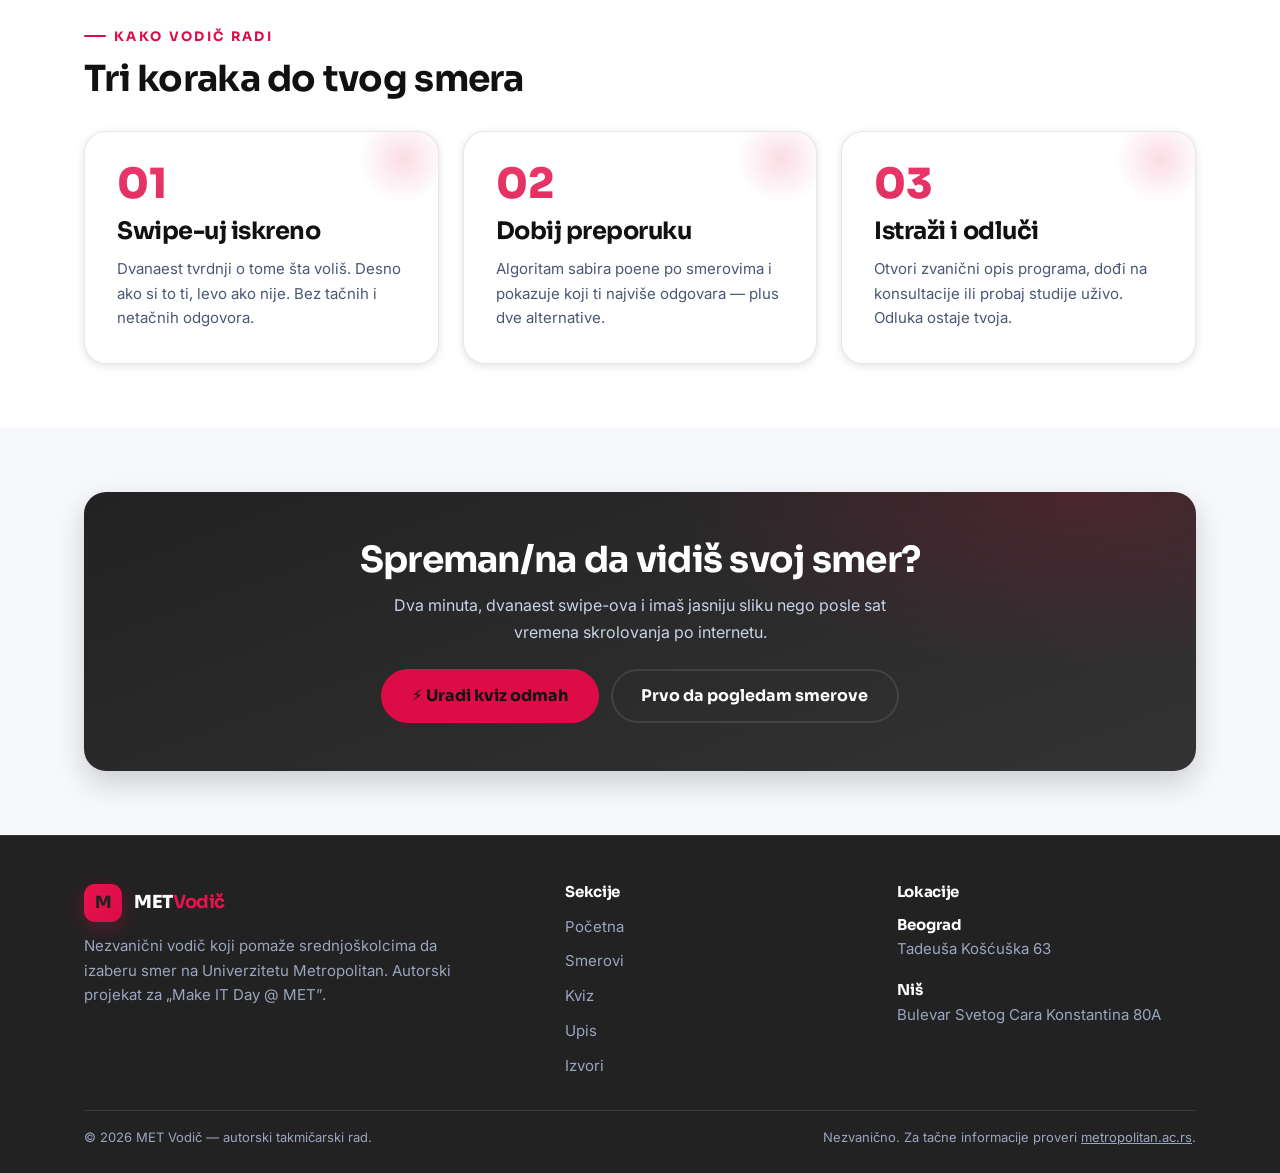
==== commit 10c5b7a1: "SDSDSD" ====
--- a/index.html
+++ b/index.html
@@ -5,7 +5,7 @@
   <meta name="viewport" content="width=device-width, initial-scale=1.0" />
   <title>MET Vodič — Pronađi svoj smer na Univerzitetu Metropolitan</title>
   <meta name="description" content="Nisi siguran koji smer da upišeš? Uradi swipe kviz, uporedi smerove i shvati šta MET nudi — vodič za srednjoškolce pred upis." />
-  <meta name="theme-color" content="#0E1B36" />
+  <meta name="theme-color" content="#222222" />
 
   <!-- Open Graph -->
   <meta property="og:type" content="website" />
--- a/css/styles.css
+++ b/css/styles.css
@@ -7,12 +7,12 @@
 /* ---------- 1. Dizajn-tokeni (CSS varijable) ---------- */
 :root {
   /* Paleta */
-  --navy-900: #0E1B36;
-  --navy-800: #16294E;
-  --navy-700: #1F3768;
-  --gold-500: #E1A92E;
-  --gold-400: #F0BC4C;
-  --ink:      #0B1424;
+  --navy-900: #222222;
+  --navy-800: #272727;
+  --navy-700: #333333;
+  --gold-500: #DB0C46;
+  --gold-400: #E7134E;
+  --ink:      #111111;
   --paper:    #F7F8FB;
   --white:    #FFFFFF;
   --muted:    #9AA6BF;
@@ -218,7 +218,7 @@
   position: sticky;
   top: 0;
   z-index: 100;
-  background: rgba(14, 27, 54, 0.85);
+  background: rgba(34, 34, 34, 0.85);
   backdrop-filter: blur(10px);
   -webkit-backdrop-filter: blur(10px);
   border-bottom: 1px solid var(--line-dark);
@@ -252,7 +252,7 @@
   place-items: center;
   font-weight: 900;
   font-size: 1.05rem;
-  box-shadow: 0 4px 14px rgba(225, 169, 46, 0.4);
+  box-shadow: 0 4px 14px rgba(219, 12, 70, 0.4);
 }
 .brand__name b { color: var(--gold-400); }
 
@@ -345,7 +345,7 @@
   position: relative;
   overflow: hidden;
   background:
-    radial-gradient(1200px 600px at 80% -10%, rgba(225,169,46,0.16), transparent 60%),
+    radial-gradient(1200px 600px at 80% -10%, rgba(219,12,70,0.16), transparent 60%),
     linear-gradient(160deg, var(--navy-900) 0%, var(--navy-800) 55%, var(--navy-700) 100%);
   color: var(--white);
   padding-block: clamp(3.5rem, 2rem + 8vw, 7rem);
@@ -377,7 +377,7 @@
 .hero__badge .dot {
   width: 8px; height: 8px; border-radius: 50%;
   background: var(--gold-500);
-  box-shadow: 0 0 0 4px rgba(225,169,46,0.25);
+  box-shadow: 0 0 0 4px rgba(219,12,70,0.25);
 }
 .hero h1 {
   font-size: var(--fs-3xl);
@@ -433,7 +433,7 @@
   flex-direction: column;
   gap: var(--sp-3);
 }
-.card:hover { transform: translateY(-4px); box-shadow: var(--shadow); border-color: rgba(225,169,46,0.5); }
+.card:hover { transform: translateY(-4px); box-shadow: var(--shadow); border-color: rgba(219,12,70,0.5); }
 
 .card__icon {
   width: 52px;
@@ -485,7 +485,7 @@
   flex-direction: column;
   transition: transform var(--t), box-shadow var(--t), border-color var(--t);
 }
-.program-card:hover { transform: translateY(-4px); box-shadow: var(--shadow); border-color: rgba(225,169,46,0.5); }
+.program-card:hover { transform: translateY(-4px); box-shadow: var(--shadow); border-color: rgba(219,12,70,0.5); }
 .program-card__top {
   background: linear-gradient(135deg, var(--navy-800), var(--navy-700));
   color: var(--white);
@@ -567,7 +567,7 @@
   top: 0;
 }
 .compare tbody tr:nth-child(even) { background: var(--paper); }
-.compare tbody tr:hover { background: rgba(225,169,46,0.08); }
+.compare tbody tr:hover { background: rgba(219,12,70,0.08); }
 .compare td:first-child { font-weight: 700; color: var(--navy-800); font-family: var(--font-display); }
 
 /* ---------- 10. Timeline (upis) ---------- */
@@ -615,7 +615,7 @@
 /* ---------- 11. CTA banner ---------- */
 .cta-banner {
   background:
-    radial-gradient(700px 300px at 90% 0%, rgba(225,169,46,0.18), transparent 60%),
+    radial-gradient(700px 300px at 90% 0%, rgba(219,12,70,0.18), transparent 60%),
     linear-gradient(160deg, var(--navy-900), var(--navy-700));
   color: var(--white);
   border-radius: var(--radius-lg);
@@ -631,8 +631,8 @@
   display: flex;
   gap: var(--sp-4);
   align-items: flex-start;
-  background: rgba(225,169,46,0.10);
-  border: 1px solid rgba(225,169,46,0.45);
+  background: rgba(219,12,70,0.10);
+  border: 1px solid rgba(219,12,70,0.45);
   border-left: 5px solid var(--gold-500);
   border-radius: var(--radius);
   padding: var(--sp-5);
@@ -655,7 +655,7 @@
   box-shadow: var(--shadow-sm);
   transition: border-color var(--t), transform var(--t);
 }
-.source-item:hover { border-color: rgba(225,169,46,0.5); transform: translateX(4px); }
+.source-item:hover { border-color: rgba(219,12,70,0.5); transform: translateX(4px); }
 .source-item__label { font-family: var(--font-display); font-weight: 700; color: var(--navy-800); }
 .source-item a { color: var(--navy-700); word-break: break-all; font-size: var(--fs-sm); }
 .source-item a:hover { color: var(--gold-500); }
@@ -665,7 +665,7 @@
    ===================================================================== */
 .quiz {
   background:
-    radial-gradient(900px 500px at 50% -10%, rgba(225,169,46,0.14), transparent 60%),
+    radial-gradient(900px 500px at 50% -10%, rgba(219,12,70,0.14), transparent 60%),
     linear-gradient(160deg, var(--navy-900), var(--navy-800));
   color: var(--white);
   flex: 1;
--- a/css/enhance.css
+++ b/css/enhance.css
@@ -8,7 +8,7 @@
 :root {
   --ease-out: cubic-bezier(0.22, 1, 0.36, 1);
   --ease-spring: cubic-bezier(0.34, 1.56, 0.64, 1);
-  --glow-gold: 0 0 0 1px rgba(225,169,46,0.35), 0 18px 40px -12px rgba(225,169,46,0.45);
+  --glow-gold: 0 0 0 1px rgba(219,12,70,0.35), 0 18px 40px -12px rgba(219,12,70,0.45);
   --surface-2: var(--white);
   --text-soft: #4a5775;
   --text-softer: #34405c;
@@ -30,7 +30,7 @@
    ===================================================================== */
 :root[data-theme="dark"] {
   color-scheme: dark;
-  --paper:  #0B1426;
+  --paper:  #111111;
   --ink:    #EAF0FB;
   --muted:  #8ea0c4;
   --line-light: rgba(255,255,255,0.10);
@@ -46,8 +46,8 @@
 :root[data-theme="dark"] .btn--primary { color: var(--navy-900); }
 
 :root[data-theme="dark"] body { background: var(--paper); color: var(--ink); }
-:root[data-theme="dark"] .section--paper { background: #0B1426; }
-:root[data-theme="dark"] .section--white { background: #0E1830; }
+:root[data-theme="dark"] .section--paper { background: #111111; }
+:root[data-theme="dark"] .section--white { background: #1A1A1A; }
 
 /* Tekstovi koji su u styles.css hard-kodirani na svetlu paletu */
 :root[data-theme="dark"] .card p,
@@ -68,15 +68,15 @@
 :root[data-theme="dark"] .program-card,
 :root[data-theme="dark"] .tl-step__card,
 :root[data-theme="dark"] .source-item,
-:root[data-theme="dark"] .table-wrap { background: #14213f; border-color: var(--line-light); }
+:root[data-theme="dark"] .table-wrap { background: #1F1F1F; border-color: var(--line-light); }
 :root[data-theme="dark"] .tag { background: var(--surface-2); border-color: var(--line-light); color: #d8e2f7; }
 :root[data-theme="dark"] .compare tbody tr:nth-child(even) { background: rgba(255,255,255,0.03); }
 :root[data-theme="dark"] .compare th, :root[data-theme="dark"] .compare td { border-color: var(--line-light); }
 :root[data-theme="dark"] .btn--outline-ink { color: var(--ink); border-color: var(--line-light); }
 :root[data-theme="dark"] .btn--outline-ink:hover { color: var(--gold-400); border-color: var(--gold-400); }
-:root[data-theme="dark"] .swipe-card { background: linear-gradient(165deg, #1d2f54, #14213f); }
+:root[data-theme="dark"] .swipe-card { background: linear-gradient(165deg, #2B2B2B, #1F1F1F); }
 :root[data-theme="dark"] .swipe-card__text { color: #eaf0fb; }
-:root[data-theme="dark"] .result-main { background: linear-gradient(135deg, #1d2f54, #14213f); }
+:root[data-theme="dark"] .result-main { background: linear-gradient(135deg, #2B2B2B, #1F1F1F); }
 :root[data-theme="dark"] .result-main h3 { color: #fff; }
 
 /* =====================================================================
@@ -115,8 +115,8 @@
    ===================================================================== */
 .hero {
   background:
-    radial-gradient(1200px 600px at 80% -10%, rgba(225,169,46,0.18), transparent 60%),
-    radial-gradient(900px 500px at 0% 110%, rgba(31,55,104,0.55), transparent 55%),
+    radial-gradient(1200px 600px at 80% -10%, rgba(219,12,70,0.18), transparent 60%),
+    radial-gradient(900px 500px at 0% 110%, rgba(51,51,51,0.55), transparent 55%),
     linear-gradient(160deg, var(--navy-900) 0%, var(--navy-800) 55%, var(--navy-700) 100%);
 }
 /* Spori "aurora" sjaj */
@@ -126,8 +126,8 @@
   inset: -20%;
   z-index: 0;
   background:
-    radial-gradient(40% 50% at 70% 30%, rgba(225,169,46,0.14), transparent 70%),
-    radial-gradient(45% 55% at 25% 75%, rgba(80,120,220,0.18), transparent 70%);
+    radial-gradient(40% 50% at 70% 30%, rgba(219,12,70,0.14), transparent 70%),
+    radial-gradient(45% 55% at 25% 75%, rgba(231,19,78,0.18), transparent 70%);
   filter: blur(10px);
   animation: heroDrift 18s ease-in-out infinite alternate;
   pointer-events: none;
@@ -166,8 +166,8 @@
 /* Badge dot — nežan puls */
 .hero__badge .dot { animation: dotPulse 2.4s ease-in-out infinite; }
 @keyframes dotPulse {
-  0%, 100% { box-shadow: 0 0 0 4px rgba(225,169,46,0.25); }
-  50%      { box-shadow: 0 0 0 7px rgba(225,169,46,0.08); }
+  0%, 100% { box-shadow: 0 0 0 4px rgba(219,12,70,0.25); }
+  50%      { box-shadow: 0 0 0 7px rgba(219,12,70,0.08); }
 }
 
 /* Hero meta brojevi — naglašeni */
@@ -207,7 +207,7 @@
   position: absolute; inset: 0;
   border-radius: inherit;
   padding: 1px;
-  background: linear-gradient(160deg, rgba(225,169,46,0.0), rgba(225,169,46,0.0));
+  background: linear-gradient(160deg, rgba(219,12,70,0.0), rgba(219,12,70,0.0));
   -webkit-mask: linear-gradient(#000 0 0) content-box, linear-gradient(#000 0 0);
   -webkit-mask-composite: xor; mask-composite: exclude;
   opacity: 0; transition: opacity var(--t), background var(--t);
@@ -215,13 +215,13 @@
 }
 .card:hover::before {
   opacity: 1;
-  background: linear-gradient(160deg, rgba(225,169,46,0.6), rgba(225,169,46,0.05) 60%);
+  background: linear-gradient(160deg, rgba(219,12,70,0.6), rgba(219,12,70,0.05) 60%);
 }
 .card:hover { box-shadow: 0 20px 44px -16px rgba(8,15,30,0.4); }
 .card__icon { transition: transform var(--t-spring, 0.4s) var(--ease-spring), box-shadow var(--t); }
 .card:hover .card__icon {
   transform: translateY(-2px) rotate(-4deg) scale(1.06);
-  box-shadow: 0 10px 24px -8px rgba(225,169,46,0.5);
+  box-shadow: 0 10px 24px -8px rgba(219,12,70,0.5);
 }
 
 /* Numerisana kartica — veliki duh-broj */
@@ -235,7 +235,7 @@
   content: "";
   position: absolute; right: -10px; top: -18px;
   width: 90px; height: 90px;
-  background: radial-gradient(circle, rgba(225,169,46,0.14), transparent 70%);
+  background: radial-gradient(circle, rgba(219,12,70,0.14), transparent 70%);
   pointer-events: none;
 }
 
@@ -244,7 +244,7 @@
 .program-card__top::after {
   content: "";
   position: absolute; inset: 0;
-  background: radial-gradient(120% 80% at 100% 0%, rgba(225,169,46,0.22), transparent 55%);
+  background: radial-gradient(120% 80% at 100% 0%, rgba(219,12,70,0.22), transparent 55%);
   pointer-events: none;
 }
 .program-card:hover .program-card__tag { transform: translateY(-1px); }
@@ -285,13 +285,13 @@
 .swipe-card__emoji {
   display: inline-grid; place-items: center;
   width: 84px; height: 84px; border-radius: 22px;
-  background: linear-gradient(150deg, rgba(225,169,46,0.16), rgba(31,55,104,0.10));
+  background: linear-gradient(150deg, rgba(219,12,70,0.16), rgba(51,51,51,0.10));
   font-size: 2.6rem;
 }
 .swipe-card__stamp { backdrop-filter: blur(1px); }
 
 /* Dugmad špila — bolji glow */
-.swipe-btn--yes:hover { box-shadow: 0 12px 28px -8px rgba(225,169,46,0.6); }
+.swipe-btn--yes:hover { box-shadow: 0 12px 28px -8px rgba(219,12,70,0.6); }
 .swipe-btn--no:hover  { box-shadow: 0 12px 28px -8px rgba(234,84,85,0.5); }
 
 /* === Match barovi (novi prikaz rezultata) === */
@@ -324,7 +324,7 @@
 }
 .match-row--top .match-fill {
   background: linear-gradient(90deg, var(--gold-500), var(--gold-400));
-  box-shadow: 0 0 14px rgba(225,169,46,0.5);
+  box-shadow: 0 0 14px rgba(219,12,70,0.5);
 }
 .match-row--top .match-row__name::after {
   content: "Najbolje poklapanje";
@@ -348,7 +348,7 @@
 }
 :root[data-theme="dark"] .match-ring {
   background:
-    radial-gradient(closest-side, #1d2f54 75%, transparent 76% 100%),
+    radial-gradient(closest-side, #2B2B2B 75%, transparent 76% 100%),
     conic-gradient(var(--gold-500) calc(var(--val) * 1%), rgba(255,255,255,0.12) 0);
 }
 .match-ring__inner { text-align: center; }
@@ -382,8 +382,8 @@
 /* =====================================================================
    9. TIMELINE — animirana linija + pulsni broj
    ===================================================================== */
-.tl-step__num { box-shadow: 0 0 0 6px rgba(225,169,46,0.10); transition: box-shadow var(--t), transform var(--t); }
-.tl-step:hover .tl-step__num { transform: scale(1.06); box-shadow: 0 0 0 9px rgba(225,169,46,0.16); }
+.tl-step__num { box-shadow: 0 0 0 6px rgba(219,12,70,0.10); transition: box-shadow var(--t), transform var(--t); }
+.tl-step:hover .tl-step__num { transform: scale(1.06); box-shadow: 0 0 0 9px rgba(219,12,70,0.16); }
 .tl-step__card { position: relative; transition: transform var(--t), box-shadow var(--t); }
 .tl-step:hover .tl-step__card { transform: translateX(4px); box-shadow: var(--shadow); }
 
@@ -395,7 +395,7 @@
   content: ""; position: absolute; left: var(--sp-4); top: 50%;
   width: 8px; height: 8px; transform: translateY(-50%);
   border-radius: 50%; background: var(--gold-500);
-  box-shadow: 0 0 0 4px rgba(225,169,46,0.15);
+  box-shadow: 0 0 0 4px rgba(219,12,70,0.15);
 }
 
 /* =====================================================================
@@ -405,13 +405,13 @@
   position: fixed; top: 0; left: 0; height: 3px; width: 0%;
   background: linear-gradient(90deg, var(--gold-500), var(--gold-400));
   z-index: 300; transition: width 0.1s linear;
-  box-shadow: 0 0 10px rgba(225,169,46,0.6);
+  box-shadow: 0 0 10px rgba(219,12,70,0.6);
 }
 
 /* =====================================================================
    12. Footer brand mark — nežan glow
    ===================================================================== */
-.footer-brand .brand__mark { box-shadow: 0 6px 20px rgba(225,169,46,0.30); }
+.footer-brand .brand__mark { box-shadow: 0 6px 20px rgba(219,12,70,0.30); }
 .site-footer a { transition: color var(--t); }
 
 /* =====================================================================
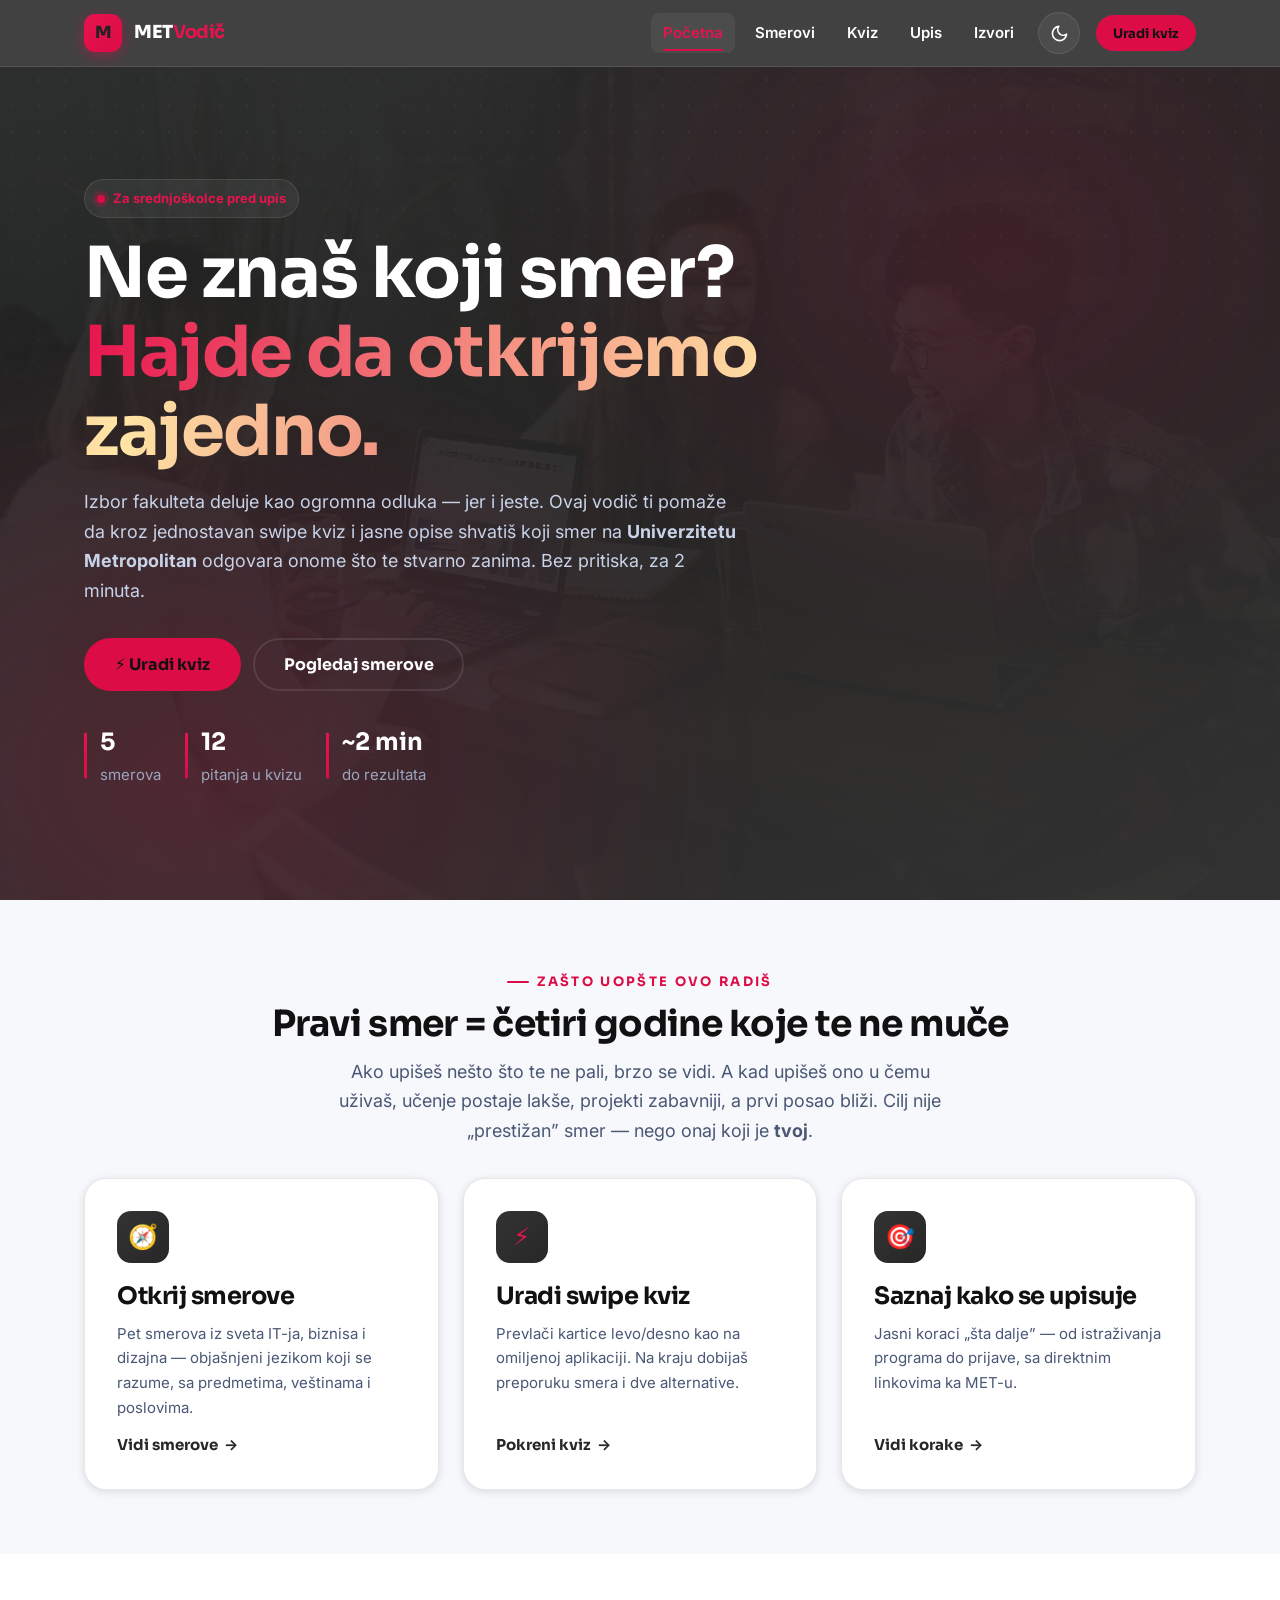
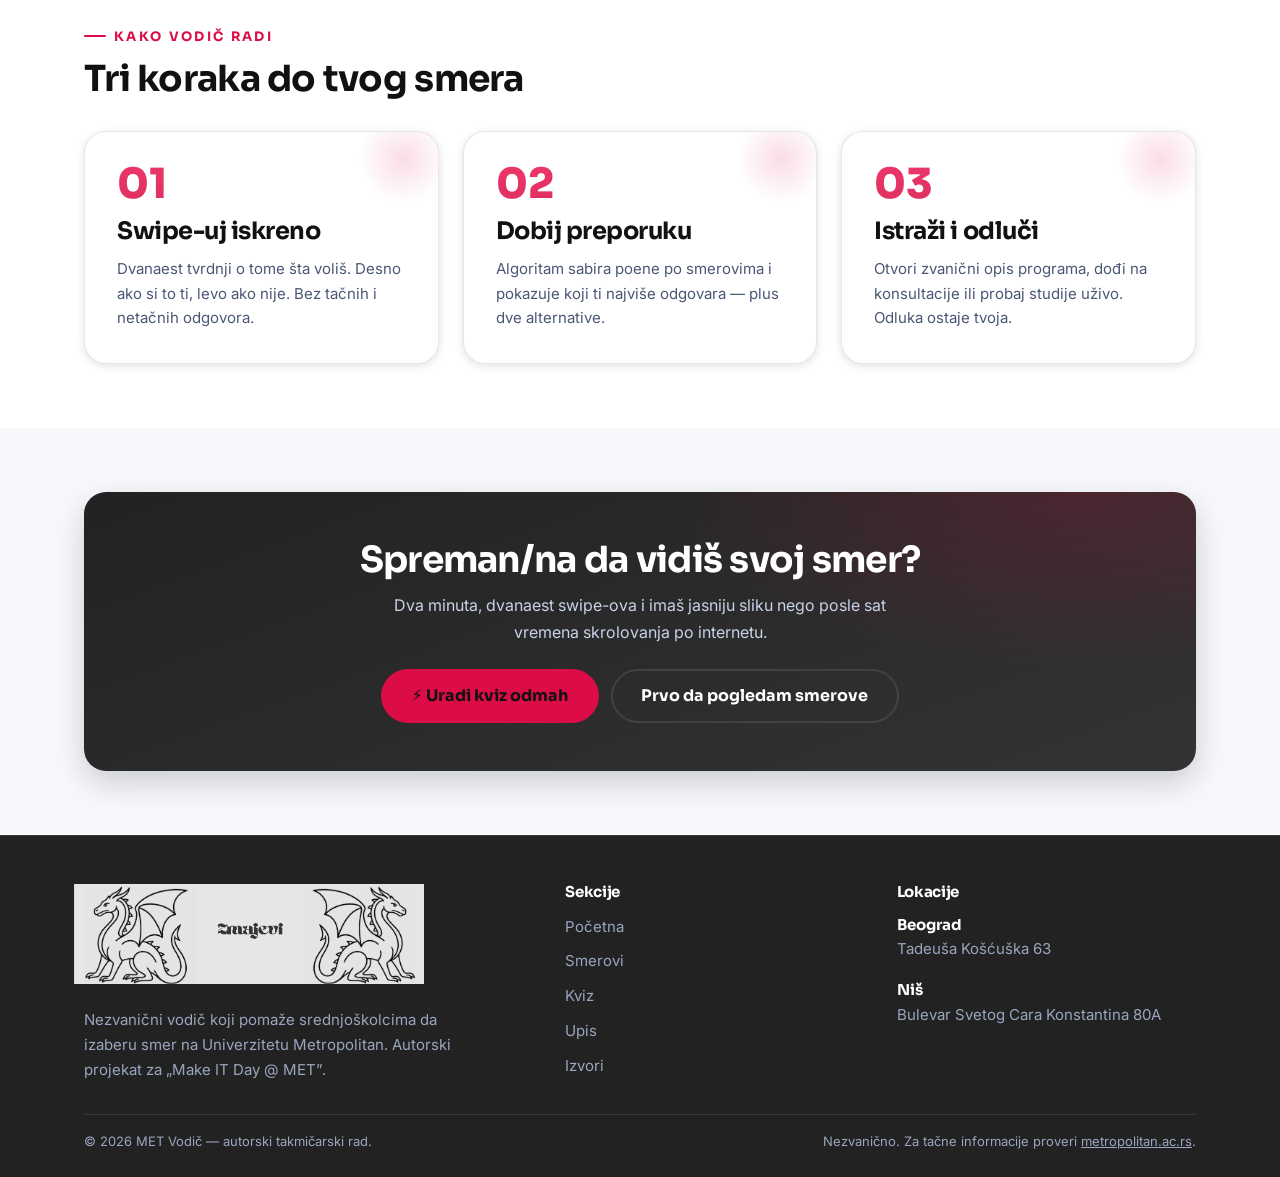
==== commit 2b2d59a7: "njw4rgje" ====
--- a/index.html
+++ b/index.html
@@ -151,9 +151,8 @@
     <div class="container">
       <div class="footer-grid">
         <div class="footer-brand">
-          <a class="brand" href="index.html" aria-label="MET Vodič — početna">
-            <span class="brand__mark" aria-hidden="true">M</span>
-            <span class="brand__name">MET<b>Vodič</b></span>
+          <a href="index.html" aria-label="Početna">
+            <img src="img/zmajevi.png" alt="Zmajevi" class="brand__zmajevi-footer">
           </a>
           <p>Nezvanični vodič koji pomaže srednjoškolcima da izaberu smer na Univerzitetu Metropolitan. Autorski projekat za „Make IT Day @ MET”.</p>
         </div>
--- a/css/styles.css
+++ b/css/styles.css
@@ -969,3 +969,58 @@
 /* Fade-in on load (lagano) */
 .reveal { opacity: 0; transform: translateY(16px); transition: opacity 0.6s ease, transform 0.6s ease; }
 .reveal.is-visible { opacity: 1; transform: none; }
+
+/* =====================================================================
+   DODATAK ZA SLIKE
+   ===================================================================== */
+
+/* Dodajemo sliku u pozadinu Hero sekcije */
+.hero {
+  background: 
+    linear-gradient(160deg, rgba(34, 34, 34, 0.92) 0%, rgba(39, 39, 39, 0.95) 55%, rgba(51, 51, 51, 0.98) 100%),
+    url('../img/hero-bg.jpg') center/cover no-repeat !important;
+}
+
+/* Stilovi za slike na karticama smerova */
+.program-card__top {
+  position: relative;
+  background-size: cover;
+  background-position: center;
+  padding: var(--sp-6) var(--sp-5) var(--sp-4);
+  min-height: 200px;
+  display: flex;
+  flex-direction: column;
+  justify-content: flex-end;
+  z-index: 1;
+}
+
+/* Zatamnjenje preko slike da bi se video tekst */
+.program-card__overlay {
+  position: absolute;
+  inset: 0;
+  background: linear-gradient(to bottom, rgba(34,34,34,0.1), rgba(34,34,34,0.95));
+  z-index: -1;
+}
+
+.program-card__content {
+  position: relative;
+  z-index: 2;
+}
+
+/* Stil za logo ako želiš da ga ubaciš */
+.brand__logo-img {
+  height: 40px;
+  width: auto;
+}
+
+/* =====================================================================
+   ZMAJEVI LOGO (Samo za futer)
+   ===================================================================== */
+.brand__zmajevi-footer {
+  width: 100%; /* Da popuni levu kolonu */
+  max-width: 350px; /* Sprečava da slika bude previše ogromna */
+  height: auto;
+  display: block;
+  margin-bottom: var(--sp-3);
+  margin-left: -10px; /* Blago pomereno levo da bi se lepo poravnalo sa tekstom ispod */
+}
